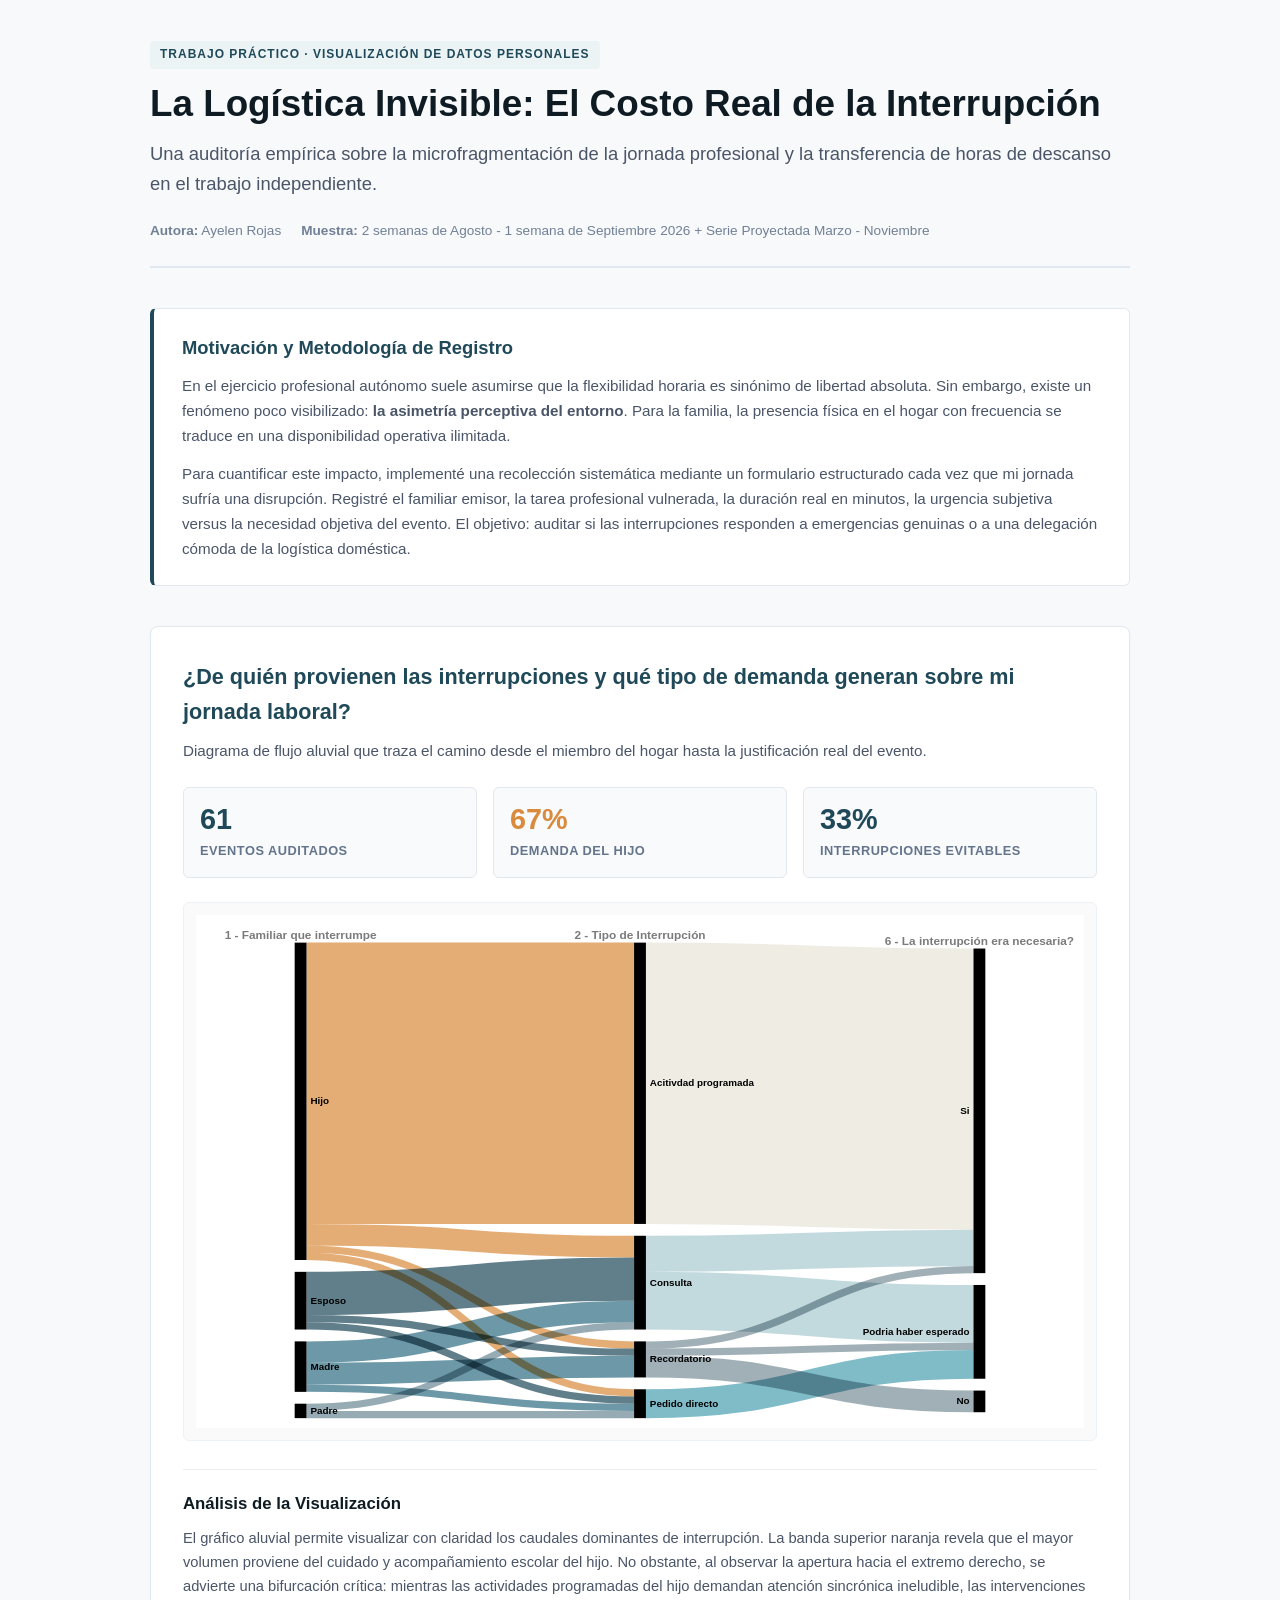
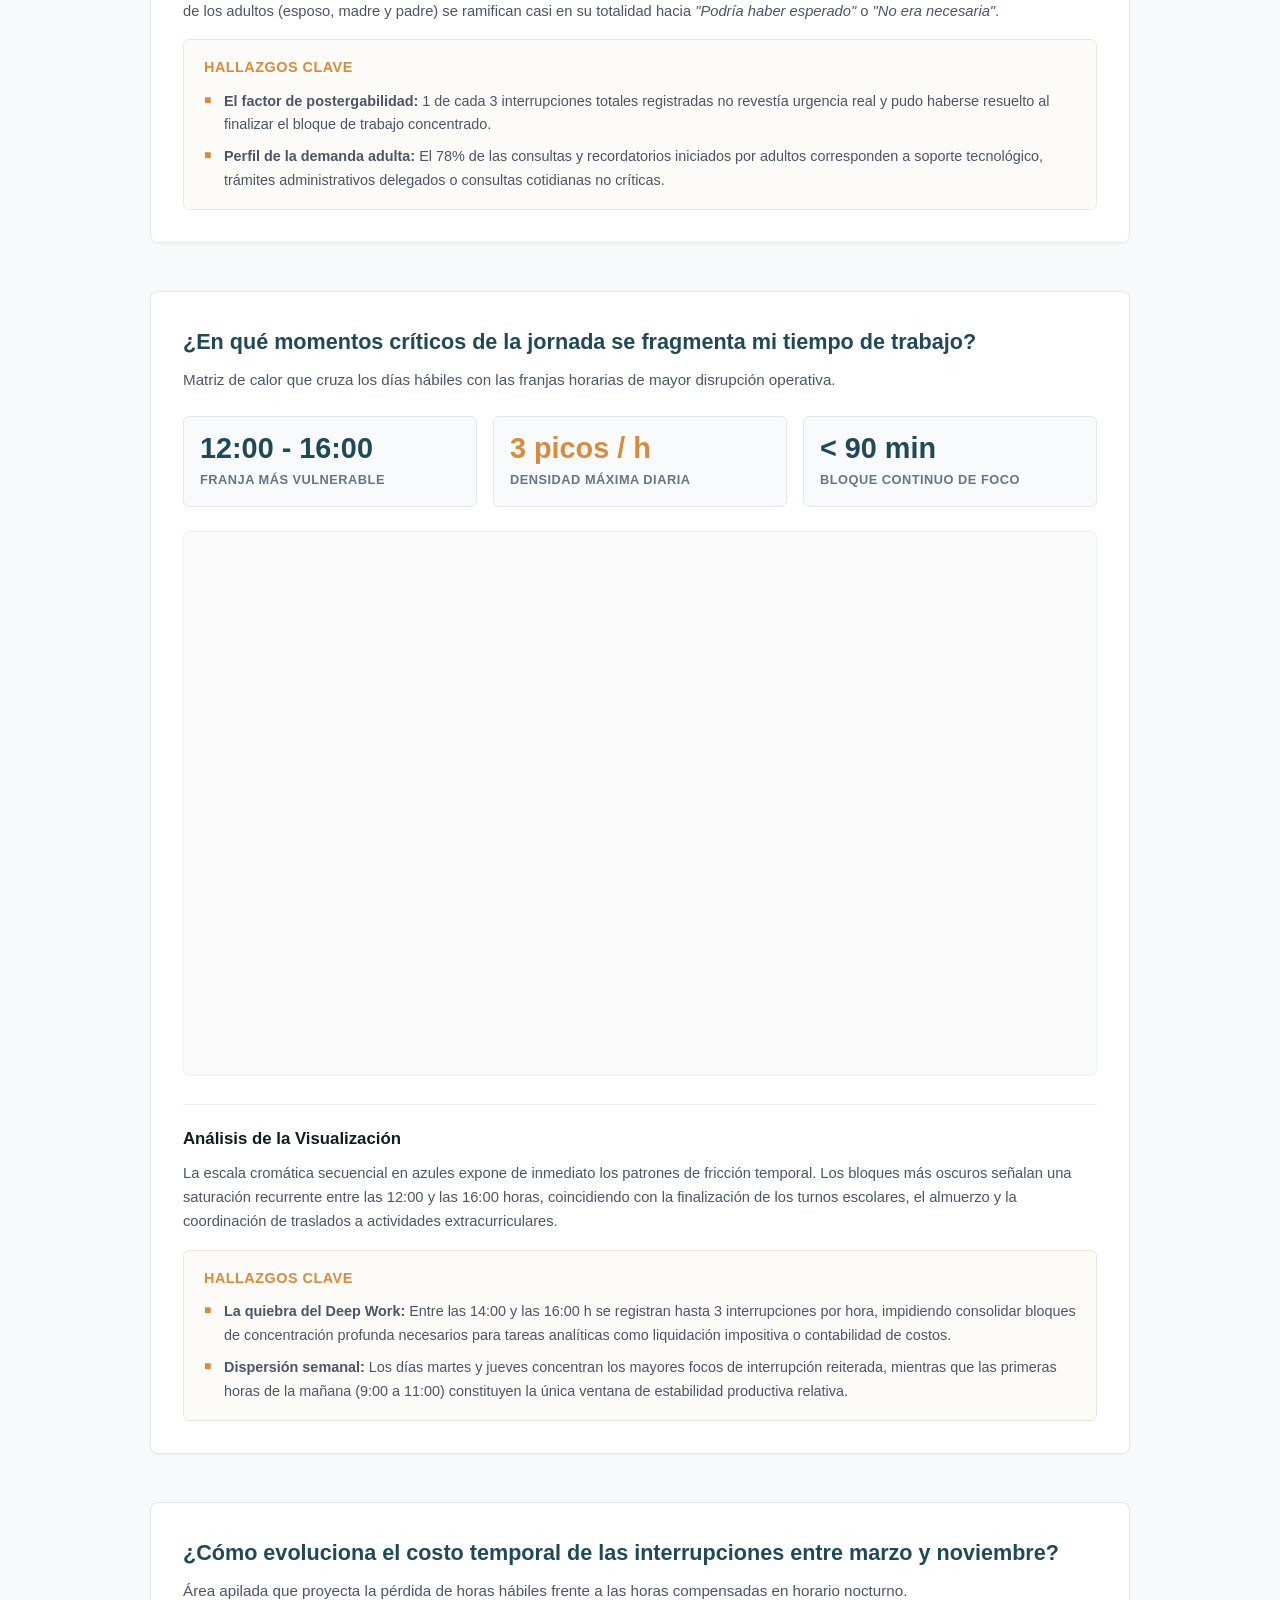
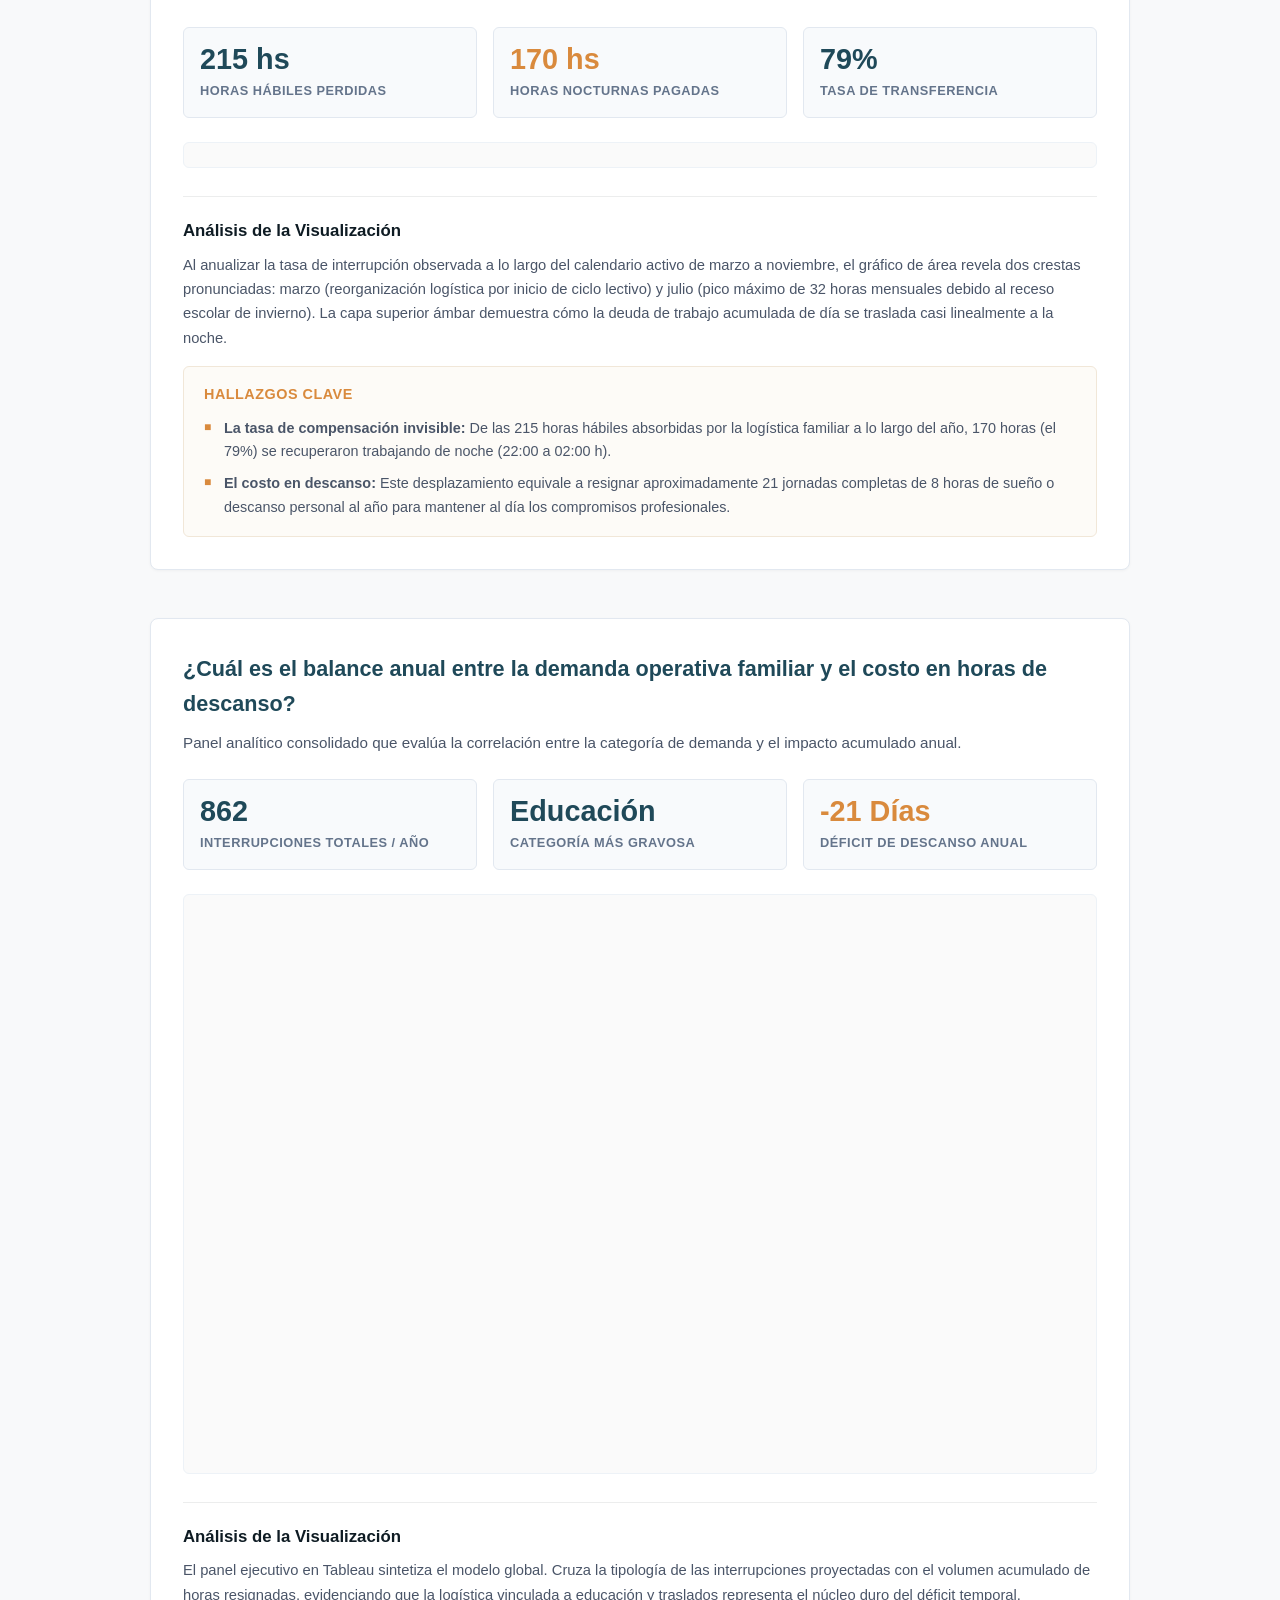
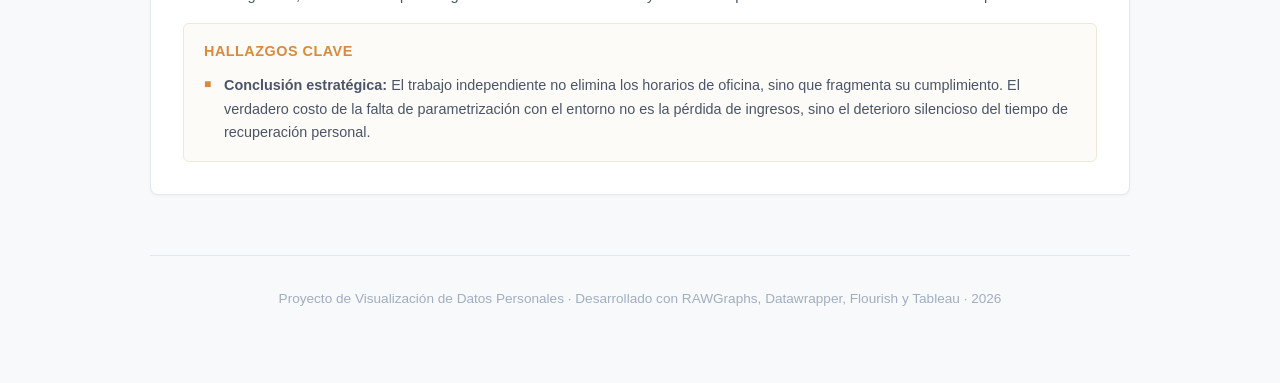
==== interrupciones/index.html @ 51f452f8 "cambio en paleta de datawrapper" ====
<!DOCTYPE html>
<html lang="es">
<head>
  <meta charset="UTF-8">
  <meta name="viewport" content="width=device-width, initial-scale=1.0">
  <title>La Logística Invisible | Análisis de Datos Personales</title>
  <link rel="stylesheet" href="styles.css">
</head>
<body>

<div class="container">

<header>
  <span class="meta-tag">Trabajo Práctico · Visualización de Datos Personales</span>
  <h1>La Logística Invisible: El Costo Real de la Interrupción</h1>
  <p class="intro-lead">Una auditoría empírica sobre la microfragmentación de la jornada profesional y la transferencia de horas de descanso en el trabajo independiente.</p>
  <div class="author-bar">
    <span><strong>Autora:</strong> Ayelen Rojas</span>
    <span><strong>Muestra:</strong> 2 semanas de Agosto - 1 semana de Septiembre 2026 + Serie Proyectada Marzo - Noviembre</span>
  </div>
</header>

  <section class="narrative-intro">
    <h3>Motivación y Metodología de Registro</h3>
    <p>En el ejercicio profesional autónomo suele asumirse que la flexibilidad horaria es sinónimo de libertad absoluta. Sin embargo, existe un fenómeno poco visibilizado: <strong>la asimetría perceptiva del entorno</strong>. Para la familia, la presencia física en el hogar con frecuencia se traduce en una disponibilidad operativa ilimitada.</p>
    <p>Para cuantificar este impacto, implementé una recolección sistemática mediante un formulario estructurado cada vez que mi jornada sufría una disrupción. Registré el familiar emisor, la tarea profesional vulnerada, la duración real en minutos, la urgencia subjetiva versus la necesidad objetiva del evento. El objetivo: auditar si las interrupciones responden a emergencias genuinas o a una delegación cómoda de la logística doméstica.</p>
  </section>

 
  <!-- VISUALIZACIÓN 1: RAWGRAPHS (DATOS REALES) -->
  <div class="viz-card">
    <div class="section-question">¿De quién provienen las interrupciones y qué tipo de demanda generan sobre mi jornada laboral?</div>
    <div class="section-desc">Diagrama de flujo aluvial que traza el camino desde el miembro del hogar hasta la justificación real del evento.</div>

    <div class="kpi-grid">
      <div class="kpi-card">
        <div class="kpi-value">61</div>
        <div class="kpi-label">Eventos Auditados</div>
      </div>
      <div class="kpi-card">
        <div class="kpi-value alert">67%</div>
        <div class="kpi-label">Demanda del Hijo</div>
      </div>
      <div class="kpi-card">
        <div class="kpi-value">33%</div>
        <div class="kpi-label">Interrupciones Evitables</div>
      </div>
    </div>

    <div class="chart-container">
      <img src="assets/deQuienProviene.svg" alt="Diagrama Aluvial RAWGraphs: miembro del hogar, requerimiento y postergabilidad">
    </div>

    <div class="analysis-block">
      <div class="analysis-title">Análisis de la Visualización</div>
      <p class="analysis-text">
        El gráfico aluvial permite visualizar con claridad los caudales dominantes de interrupción. La banda superior naranja revela que el mayor volumen proviene del cuidado y acompañamiento escolar del hijo. No obstante, al observar la apertura hacia el extremo derecho, se advierte una bifurcación crítica: mientras las actividades programadas del hijo demandan atención sincrónica ineludible, las intervenciones de los adultos (esposo, madre y padre) se ramifican casi en su totalidad hacia <em>"Podría haber esperado"</em> o <em>"No era necesaria"</em>.
      </p>
      <div class="takeaways-box">
        <h4>Hallazgos Clave</h4>
        <ul class="takeaways-list">
          <li><strong>El factor de postergabilidad:</strong> 1 de cada 3 interrupciones totales registradas no revestía urgencia real y pudo haberse resuelto al finalizar el bloque de trabajo concentrado.</li>
          <li><strong>Perfil de la demanda adulta:</strong> El 78% de las consultas y recordatorios iniciados por adultos corresponden a soporte tecnológico, trámites administrativos delegados o consultas cotidianas no críticas.</li>
        </ul>
      </div>
    </div>
  </div>


  <!-- VISUALIZACIÓN 2: DATAWRAPPER (DATOS REALES) -->
  <div class="viz-card">
    <div class="section-question">¿En qué momentos críticos de la jornada se fragmenta mi tiempo de trabajo?</div>
    <div class="section-desc">Matriz de calor que cruza los días hábiles con las franjas horarias de mayor disrupción operativa.</div>

    <div class="kpi-grid">
      <div class="kpi-card">
        <div class="kpi-value">12:00 - 16:00</div>
        <div class="kpi-label">Franja Más Vulnerable</div>
      </div>
      <div class="kpi-card">
        <div class="kpi-value alert">3 picos / h</div>
        <div class="kpi-label">Densidad Máxima Diaria</div>
      </div>
      <div class="kpi-card">
        <div class="kpi-value">&lt; 90 min</div>
        <div class="kpi-label">Bloque Continuo de Foco</div>
      </div>
    </div>

    <div class="chart-container">
     <iframe title="Momentos Críticos" aria-label="Table" id="datawrapper-chart-yLuL1" src="https://datawrapper.dwcdn.net/yLuL1/3/" scrolling="no" frameborder="0" style="width: 0; min-width: 100% !important; border: none;" height="519" data-external="1"></iframe><script type="text/javascript">(function(){function e(){window.addEventListener(`message`,function(e){if(e.data[`datawrapper-height`]!==void 0){var t=document.querySelectorAll(`iframe`);for(var n in e.data[`datawrapper-height`])for(var r=0,i;i=t[r];r++)if(i.contentWindow===e.source){var a=e.data[`datawrapper-height`][n]+`px`;i.style.height=a}}})}e()})();</script>
    </div>

    <div class="analysis-block">
      <div class="analysis-title">Análisis de la Visualización</div>
      <p class="analysis-text">
        La escala cromática secuencial en azules expone de inmediato los patrones de fricción temporal. Los bloques más oscuros señalan una saturación recurrente entre las 12:00 y las 16:00 horas, coincidiendo con la finalización de los turnos escolares, el almuerzo y la coordinación de traslados a actividades extracurriculares.
      </p>
      <div class="takeaways-box">
        <h4>Hallazgos Clave</h4>
        <ul class="takeaways-list">
          <li><strong>La quiebra del Deep Work:</strong> Entre las 14:00 y las 16:00 h se registran hasta 3 interrupciones por hora, impidiendo consolidar bloques de concentración profunda necesarios para tareas analíticas como liquidación impositiva o contabilidad de costos.</li>
          <li><strong>Dispersión semanal:</strong> Los días martes y jueves concentran los mayores focos de interrupción reiterada, mientras que las primeras horas de la mañana (9:00 a 11:00) constituyen la única ventana de estabilidad productiva relativa.</li>
        </ul>
      </div>
    </div>
  </div>


  <!-- VISUALIZACIÓN 3: FLOURISH (PROYECCIÓN ANUAL) -->
  <div class="viz-card">
    <div class="section-question">¿Cómo evoluciona el costo temporal de las interrupciones entre marzo y noviembre?</div>
    <div class="section-desc">Área apilada que proyecta la pérdida de horas hábiles frente a las horas compensadas en horario nocturno.</div>

    <div class="kpi-grid">
      <div class="kpi-card">
        <div class="kpi-value">215 hs</div>
        <div class="kpi-label">Horas Hábiles Perdidas</div>
      </div>
      <div class="kpi-card">
        <div class="kpi-value alert">170 hs</div>
        <div class="kpi-label">Horas Nocturnas Pagadas</div>
      </div>
      <div class="kpi-card">
        <div class="kpi-value">79%</div>
        <div class="kpi-label">Tasa de Transferencia</div>
      </div>
    </div>

    <div class="chart-container">
      <div class="flourish-embed flourish-chart" data-src="visualisation/30183506"><script src="https://public.flourish.studio/resources/embed.js"></script><noscript><img src="https://public.flourish.studio/visualisation/30183506/thumbnail" width="100%" alt="chart visualization" /></noscript></div>
    </div>

    <div class="analysis-block">
      <div class="analysis-title">Análisis de la Visualización</div>
      <p class="analysis-text">
        Al anualizar la tasa de interrupción observada a lo largo del calendario activo de marzo a noviembre, el gráfico de área revela dos crestas pronunciadas: marzo (reorganización logística por inicio de ciclo lectivo) y julio (pico máximo de 32 horas mensuales debido al receso escolar de invierno). La capa superior ámbar demuestra cómo la deuda de trabajo acumulada de día se traslada casi linealmente a la noche.
      </p>
      <div class="takeaways-box">
        <h4>Hallazgos Clave</h4>
        <ul class="takeaways-list">
          <li><strong>La tasa de compensación invisible:</strong> De las 215 horas hábiles absorbidas por la logística familiar a lo largo del año, 170 horas (el 79%) se recuperaron trabajando de noche (22:00 a 02:00 h).</li>
          <li><strong>El costo en descanso:</strong> Este desplazamiento equivale a resignar aproximadamente 21 jornadas completas de 8 horas de sueño o descanso personal al año para mantener al día los compromisos profesionales.</li>
        </ul>
      </div>
    </div>
  </div>


  <!-- VISUALIZACIÓN 4: TABLEAU PUBLIC (PROYECCIÓN) -->
  <div class="viz-card">
    <div class="section-question">¿Cuál es el balance anual entre la demanda operativa familiar y el costo en horas de descanso?</div>
    <div class="section-desc">Panel analítico consolidado que evalúa la correlación entre la categoría de demanda y el impacto acumulado anual.</div>

    <div class="kpi-grid">
      <div class="kpi-card">
        <div class="kpi-value">862</div>
        <div class="kpi-label">Interrupciones Totales / Año</div>
      </div>
      <div class="kpi-card">
        <div class="kpi-value">Educación</div>
        <div class="kpi-label">Categoría Más Gravosa</div>
      </div>
      <div class="kpi-card">
        <div class="kpi-value alert">-21 Días</div>
        <div class="kpi-label">Déficit de Descanso Anual</div>
      </div>
    </div>

    <div class="chart-container tableau-container">
      <div class='tableauPlaceholder' id='viz1788840492601' style='position: relative'><noscript><a href='#'><img alt='Dashboard 1 ' src='https:&#47;&#47;public.tableau.com&#47;static&#47;images&#47;ZG&#47;ZGTZKWMFG&#47;1_rss.png' style='border: none' /></a></noscript><object class='tableauViz'  style='display:none;'><param name='host_url' value='https%3A%2F%2Fpublic.tableau.com%2F' /> <param name='embed_code_version' value='3' /> <param name='path' value='shared&#47;ZGTZKWMFG' /> <param name='toolbar' value='yes' /><param name='static_image' value='https:&#47;&#47;public.tableau.com&#47;static&#47;images&#47;ZG&#47;ZGTZKWMFG&#47;1.png' /> <param name='animate_transition' value='yes' /><param name='display_static_image' value='yes' /><param name='display_spinner' value='yes' /><param name='display_overlay' value='yes' /><param name='display_count' value='yes' /><param name='language' value='es-ES' /><param name='filter' value='publish=yes' /></object></div>                <script type='text/javascript'>                    var divElement = document.getElementById('viz1788840492601');                    var vizElement = divElement.getElementsByTagName('object')[0];                    if ( divElement.offsetWidth > 800 ) { vizElement.style.width='100%';vizElement.style.height=(divElement.offsetWidth*0.75)+'px';} else if ( divElement.offsetWidth > 500 ) { vizElement.style.width='100%';vizElement.style.height=(divElement.offsetWidth*0.75)+'px';} else { vizElement.style.width='100%';vizElement.style.height='727px';}                     var scriptElement = document.createElement('script');                    scriptElement.src = 'https://public.tableau.com/javascripts/api/viz_v1.js';                    vizElement.parentNode.insertBefore(scriptElement, vizElement);                </script>
    </div>

    <div class="analysis-block">
      <div class="analysis-title">Análisis de la Visualización</div>
      <p class="analysis-text">
        El panel ejecutivo en Tableau sintetiza el modelo global. Cruza la tipología de las interrupciones proyectadas con el volumen acumulado de horas resignadas, evidenciando que la logística vinculada a educación y traslados representa el núcleo duro del déficit temporal.
      </p>
      <div class="takeaways-box">
        <h4>Hallazgos Clave</h4>
        <ul class="takeaways-list">
          <li><strong>Conclusión estratégica:</strong> El trabajo independiente no elimina los horarios de oficina, sino que fragmenta su cumplimiento. El verdadero costo de la falta de parametrización con el entorno no es la pérdida de ingresos, sino el deterioro silencioso del tiempo de recuperación personal.</li>
        </ul>
      </div>
    </div>
  </div>


  <footer>
    <p>Proyecto de Visualización de Datos Personales · Desarrollado con RAWGraphs, Datawrapper, Flourish y Tableau · 2026</p>
  </footer>

</div>

</body>
</html>
---- interrupciones/styles.css ----
:root {
  --bg-body: #F8F9FA;
  --bg-card: #FFFFFF;
  --text-main: #0E1B23;
  --text-muted: #4A5568;
  --glacier-dark: #1F4959;
  --glacier-med: #2F6D82;
  --glacier-light: #A9C9D1;
  --amber: #D98A3D;
  --amber-soft: #F0B877;
  --alert-red: #C84B31;
  --border-subtle: #E2E8F0;
  --line-divider: rgba(14, 27, 35, 0.08);
}

* {
  box-sizing: border-box;
  margin: 0;
  padding: 0;
}

body {
  background-color: var(--bg-body);
  color: var(--text-main);
  font-family: -apple-system, BlinkMacSystemFont, "Segoe UI", Roboto, "Helvetica Neue", Arial, sans-serif;
  line-height: 1.65;
  padding: 40px 20px;
}

.container {
  max-width: 980px;
  margin: 0 auto;
}

/* Header del Informe */
header {
  margin-bottom: 40px;
  border-bottom: 2px solid var(--border-subtle);
  padding-bottom: 24px;
}

.meta-tag {
  display: inline-block;
  text-transform: uppercase;
  font-size: 0.75rem;
  font-weight: 700;
  letter-spacing: 1px;
  color: var(--glacier-dark);
  background: #EBF3F5;
  padding: 4px 10px;
  border-radius: 4px;
  margin-bottom: 12px;
}

h1 {
  font-size: 2.3rem;
  font-weight: 800;
  line-height: 1.25;
  color: var(--text-main);
  margin-bottom: 12px;
}

.intro-lead {
  font-size: 1.15rem;
  color: var(--text-muted);
  font-weight: 400;
  margin-bottom: 20px;
}

.author-bar {
  font-size: 0.85rem;
  color: #718096;
  display: flex;
  gap: 20px;
}

/* Introducción Narrativa / Metodología */
.narrative-intro {
  background: var(--bg-card);
  border: 1px solid var(--border-subtle);
  border-left: 4px solid var(--glacier-dark);
  border-radius: 6px;
  padding: 24px 28px;
  margin-bottom: 40px;
}

.narrative-intro h3 {
  font-size: 1.15rem;
  color: var(--glacier-dark);
  margin-bottom: 10px;
}

.narrative-intro p {
  font-size: 0.95rem;
  color: var(--text-muted);
  margin-bottom: 12px;
}

.narrative-intro p:last-child {
  margin-bottom: 0;
}

/* Tarjetas de Visualizaciones */
.viz-card {
  background: var(--bg-card);
  border: 1px solid var(--border-subtle);
  border-radius: 8px;
  padding: 32px;
  margin-bottom: 48px;
  box-shadow: 0 1px 3px rgba(0, 0, 0, 0.04);
}

.section-question {
  font-size: 1.35rem;
  font-weight: 700;
  color: var(--glacier-dark);
  margin-bottom: 8px;
}

.section-desc {
  font-size: 0.95rem;
  color: var(--text-muted);
  margin-bottom: 24px;
}

/* Grilla de KPIs */
.kpi-grid {
  display: grid;
  grid-template-columns: repeat(auto-fit, minmax(200px, 1fr));
  gap: 16px;
  margin-bottom: 24px;
}

.kpi-card {
  background: #F8FAFC;
  border: 1px solid var(--border-subtle);
  border-radius: 6px;
  padding: 16px;
  text-align: left;
}

.kpi-value {
  font-size: 1.8rem;
  font-weight: 800;
  color: var(--glacier-dark);
  line-height: 1.1;
  margin-bottom: 4px;
}

.kpi-value.alert {
  color: var(--amber);
}

.kpi-label {
  font-size: 0.8rem;
  color: #64748B;
  text-transform: uppercase;
  letter-spacing: 0.5px;
  font-weight: 600;
}

/* Contenedor del Gráfico */
.chart-container {
  margin: 20px 0 28px 0;
  border-radius: 6px;
  overflow: hidden;
  display: flex;
  justify-content: center;
  background: #FAFAFA;
  border: 1px solid #EDF2F7;
  padding: 12px;
}

.chart-container img {
  max-width: 100%;
  height: auto;
  display: block;
}

.chart-container iframe {
  width: 100%;
  border: none;
}

/* Embed de Flourish: ocupa el ancho del contenedor */
.chart-container .flourish-embed {
  width: 100%;
}

/* Ajuste específico para el contenedor de Tableau.
   Tableau inyecta su propio script responsive, pero si el contenedor padre
   no define límites claros suele generar scrollbar vertical interno o
   colapsar en pantallas móviles. */
.viz-card:last-of-type .chart-container,
.tableau-container {
  width: 100%;
  min-height: 580px;
  overflow-x: auto;
  overflow-y: hidden;
  display: flex;
  justify-content: center;
}

.tableau-container .tableauPlaceholder {
  width: 100%;
  margin: 0 auto !important;
}

/* Análisis y Hallazgos */
.analysis-block {
  border-top: 1px solid var(--line-divider);
  padding-top: 20px;
  margin-top: 12px;
}

.analysis-title {
  font-size: 1.05rem;
  font-weight: 700;
  color: var(--text-main);
  margin-bottom: 8px;
}

.analysis-text {
  font-size: 0.92rem;
  color: var(--text-muted);
  margin-bottom: 16px;
}

.takeaways-box {
  background: #FDFBF7;
  border: 1px solid #F1E7D8;
  border-radius: 6px;
  padding: 16px 20px;
}

.takeaways-box h4 {
  font-size: 0.9rem;
  font-weight: 700;
  text-transform: uppercase;
  letter-spacing: 0.5px;
  color: var(--amber);
  margin-bottom: 10px;
}

.takeaways-list {
  list-style: none;
}

.takeaways-list li {
  position: relative;
  padding-left: 20px;
  font-size: 0.9rem;
  color: var(--text-muted);
  margin-bottom: 8px;
}

.takeaways-list li:last-child {
  margin-bottom: 0;
}

.takeaways-list li::before {
  content: "\25A0";
  position: absolute;
  left: 0;
  color: var(--amber);
  font-size: 0.75rem;
  top: 1px;
}

/* Footer */
footer {
  text-align: center;
  padding: 32px 0;
  font-size: 0.85rem;
  color: #A0AEC0;
  border-top: 1px solid var(--border-subtle);
  margin-top: 60px;
}
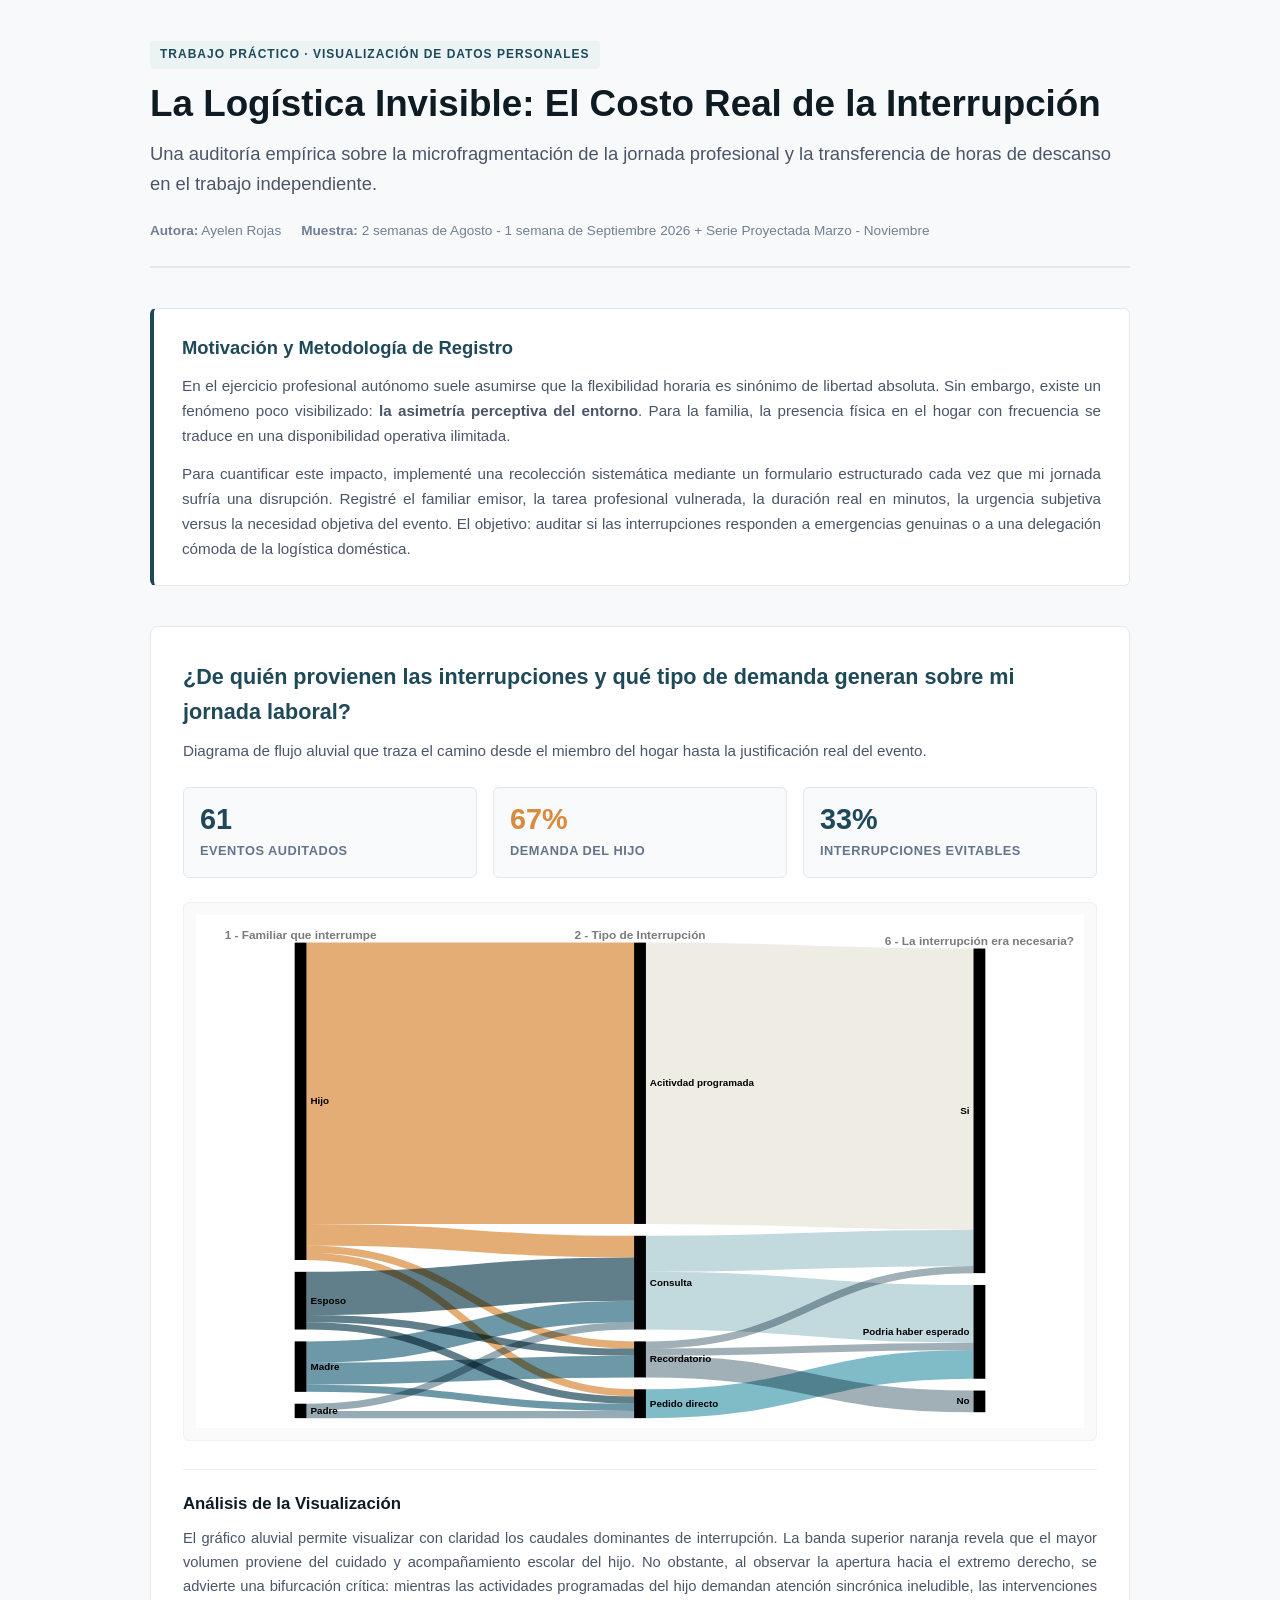
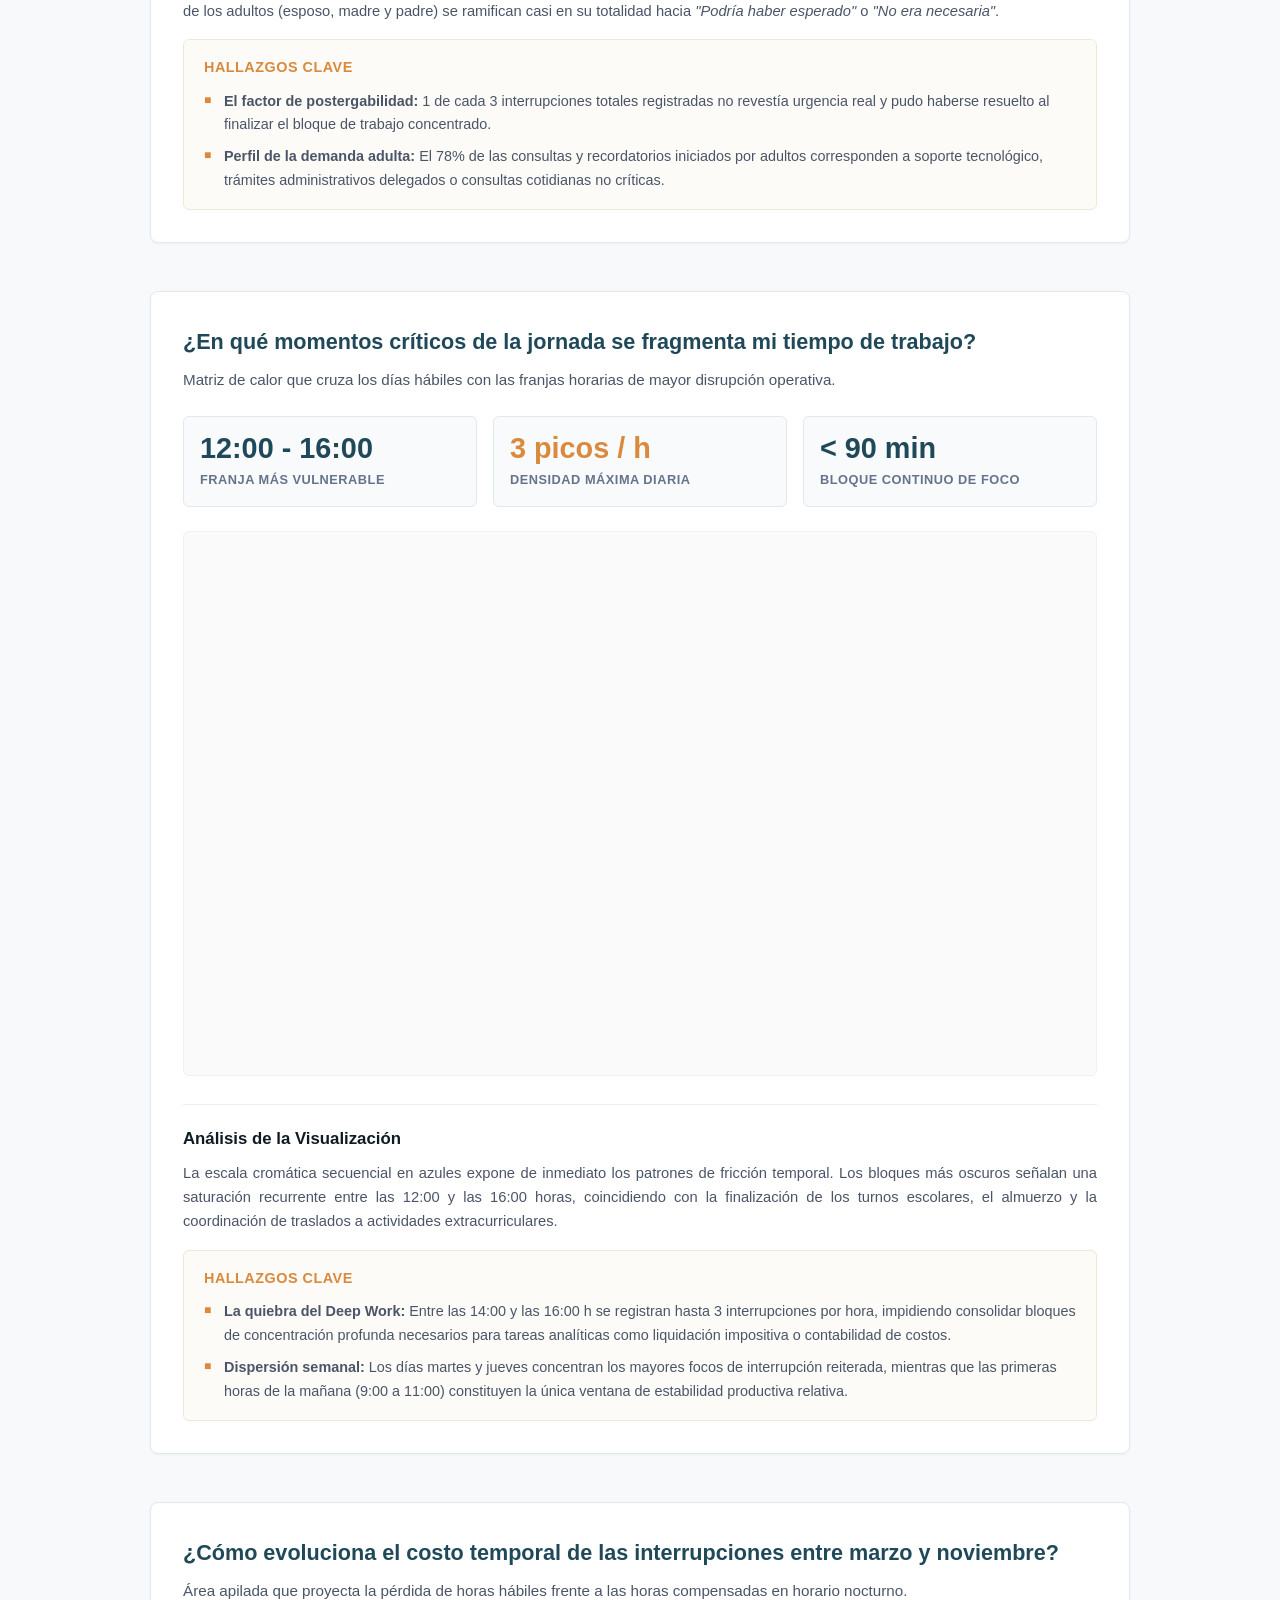
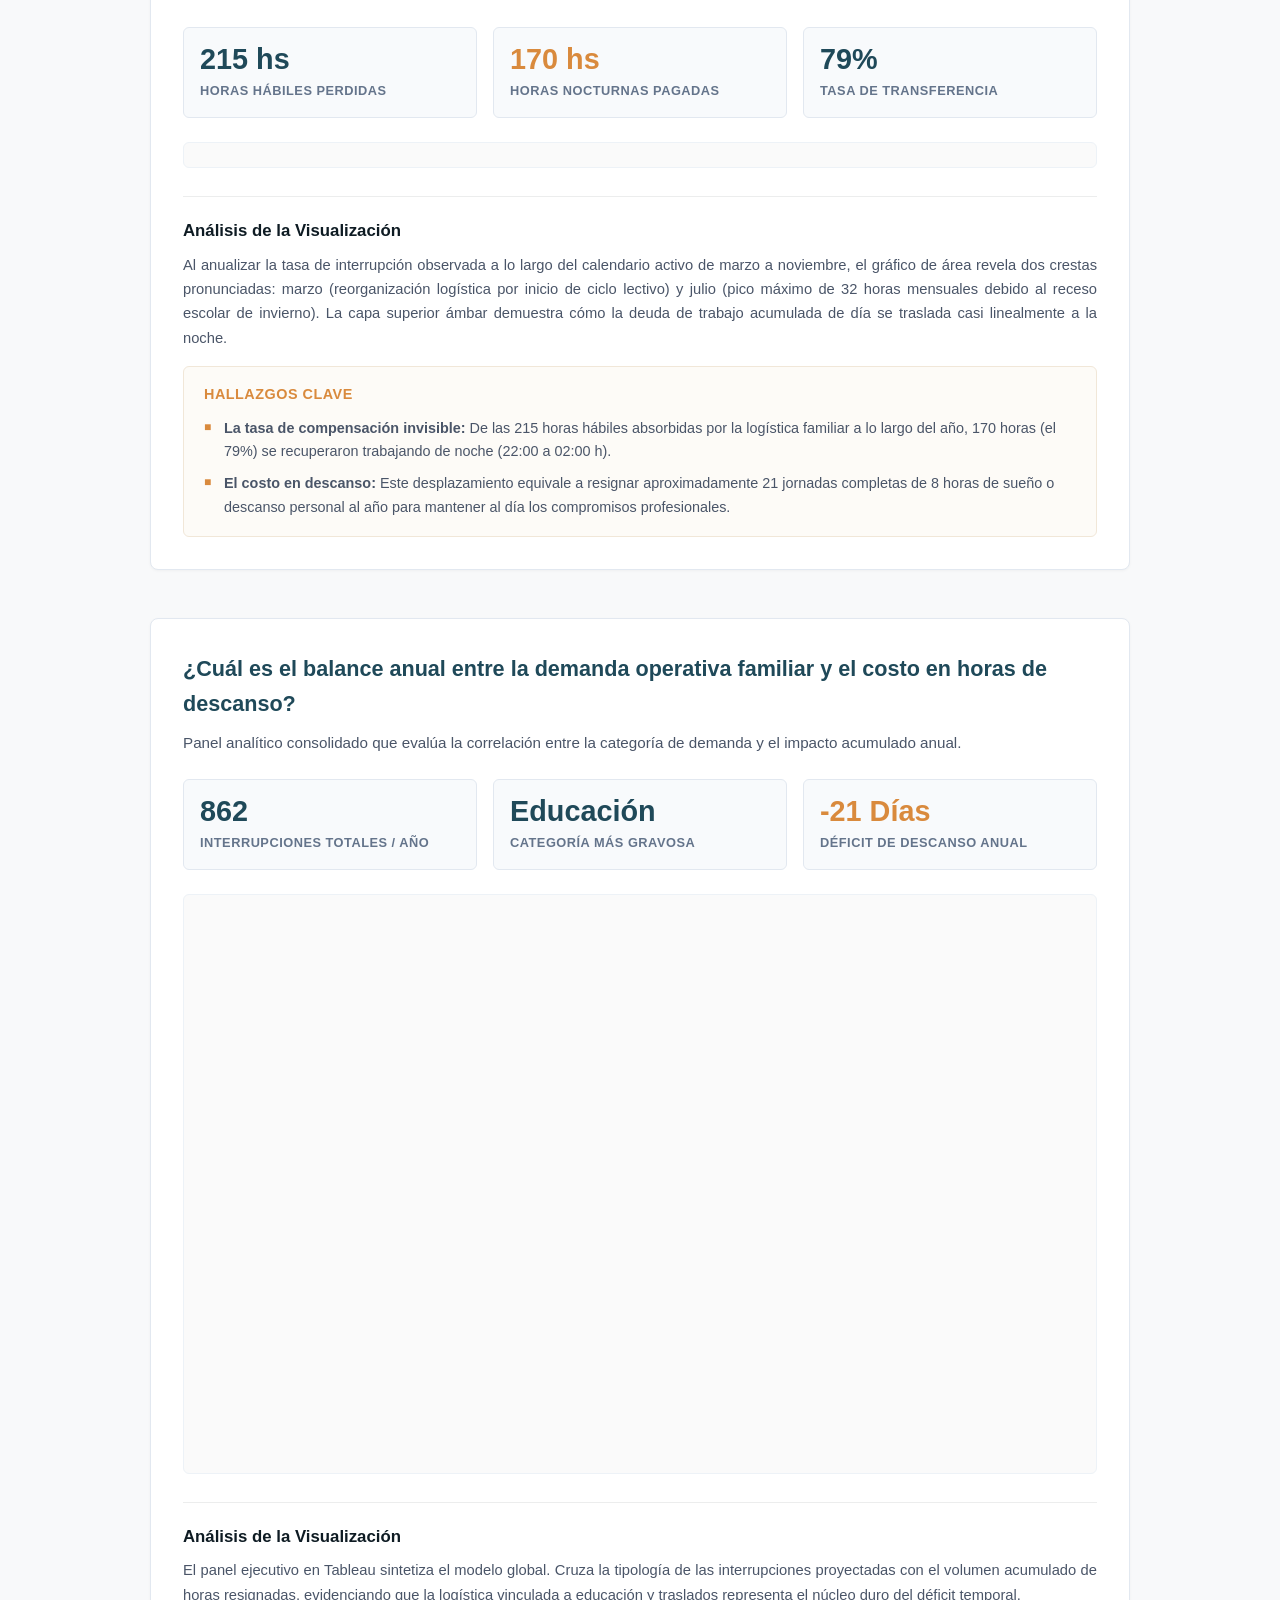
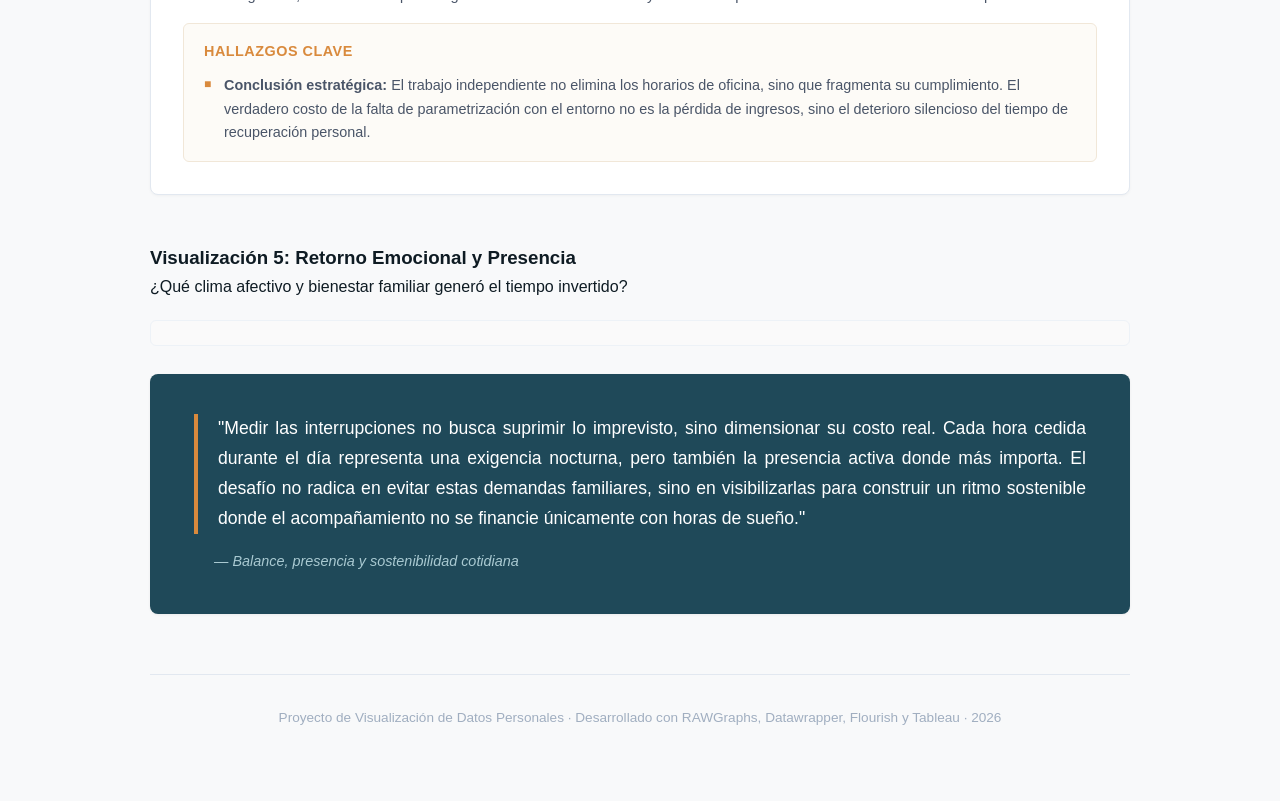
==== commit 13470bb7: "Trabajando en la conclusion final" ====
--- a/interrupciones/index.html
+++ b/interrupciones/index.html
@@ -185,6 +185,25 @@
     </div>
   </div>
 
+<!-- VISUALIZACIÓN 5: CÍRCULOS DE PRESENCIA -->
+<div class="card">
+  <div class="card-header">
+    <h3>Visualización 5: Retorno Emocional y Presencia</h3>
+    <p class="question">¿Qué clima afectivo y bienestar familiar generó el tiempo invertido?</p>
+  </div>
+  <div class="chart-container">
+    <!-- AQUÍ PEGAS EL EMBED DEL CIRCLE PACKING DE FLOURISH -->
+  </div>
+</div>
+
+  <div class="closing-card">
+    <div class="closing-quote">
+      <blockquote>
+        "Medir las interrupciones no busca suprimir lo imprevisto, sino dimensionar su costo real. Cada hora cedida durante el día representa una exigencia nocturna, pero también la presencia activa donde más importa. El desafío no radica en evitar estas demandas familiares, sino en visibilizarlas para construir un ritmo sostenible donde el acompañamiento no se financie únicamente con horas de sueño."
+      </blockquote>
+      <p class="closing-author">— Balance, presencia y sostenibilidad cotidiana</p>
+    </div>
+  </div>
 
   <footer>
     <p>Proyecto de Visualización de Datos Personales · Desarrollado con RAWGraphs, Datawrapper, Flourish y Tableau · 2026</p>
--- a/interrupciones/styles.css
+++ b/interrupciones/styles.css
@@ -94,6 +94,8 @@
   font-size: 0.95rem;
   color: var(--text-muted);
   margin-bottom: 12px;
+  text-align: justify;
+  hyphens: auto;
 }
 
 .narrative-intro p:last-child {
@@ -224,6 +226,8 @@
   font-size: 0.92rem;
   color: var(--text-muted);
   margin-bottom: 16px;
+  text-align: justify;
+  hyphens: auto;
 }
 
 .takeaways-box {
@@ -265,6 +269,34 @@
   color: var(--amber);
   font-size: 0.75rem;
   top: 1px;
+}
+
+/* Cierre / Reflexión final */
+.closing-card {
+  background: var(--glacier-dark);
+  border-radius: 8px;
+  padding: 40px 44px;
+  margin-bottom: 48px;
+  box-shadow: 0 1px 3px rgba(0, 0, 0, 0.06);
+}
+
+.closing-quote blockquote {
+  margin: 0;
+  font-size: 1.1rem;
+  line-height: 1.7;
+  color: #FFFFFF;
+  text-align: justify;
+  hyphens: auto;
+  border-left: 4px solid var(--amber);
+  padding-left: 20px;
+}
+
+.closing-author {
+  margin: 16px 0 0;
+  padding-left: 20px;
+  font-size: 0.9rem;
+  font-style: italic;
+  color: var(--glacier-light);
 }
 
 /* Footer */
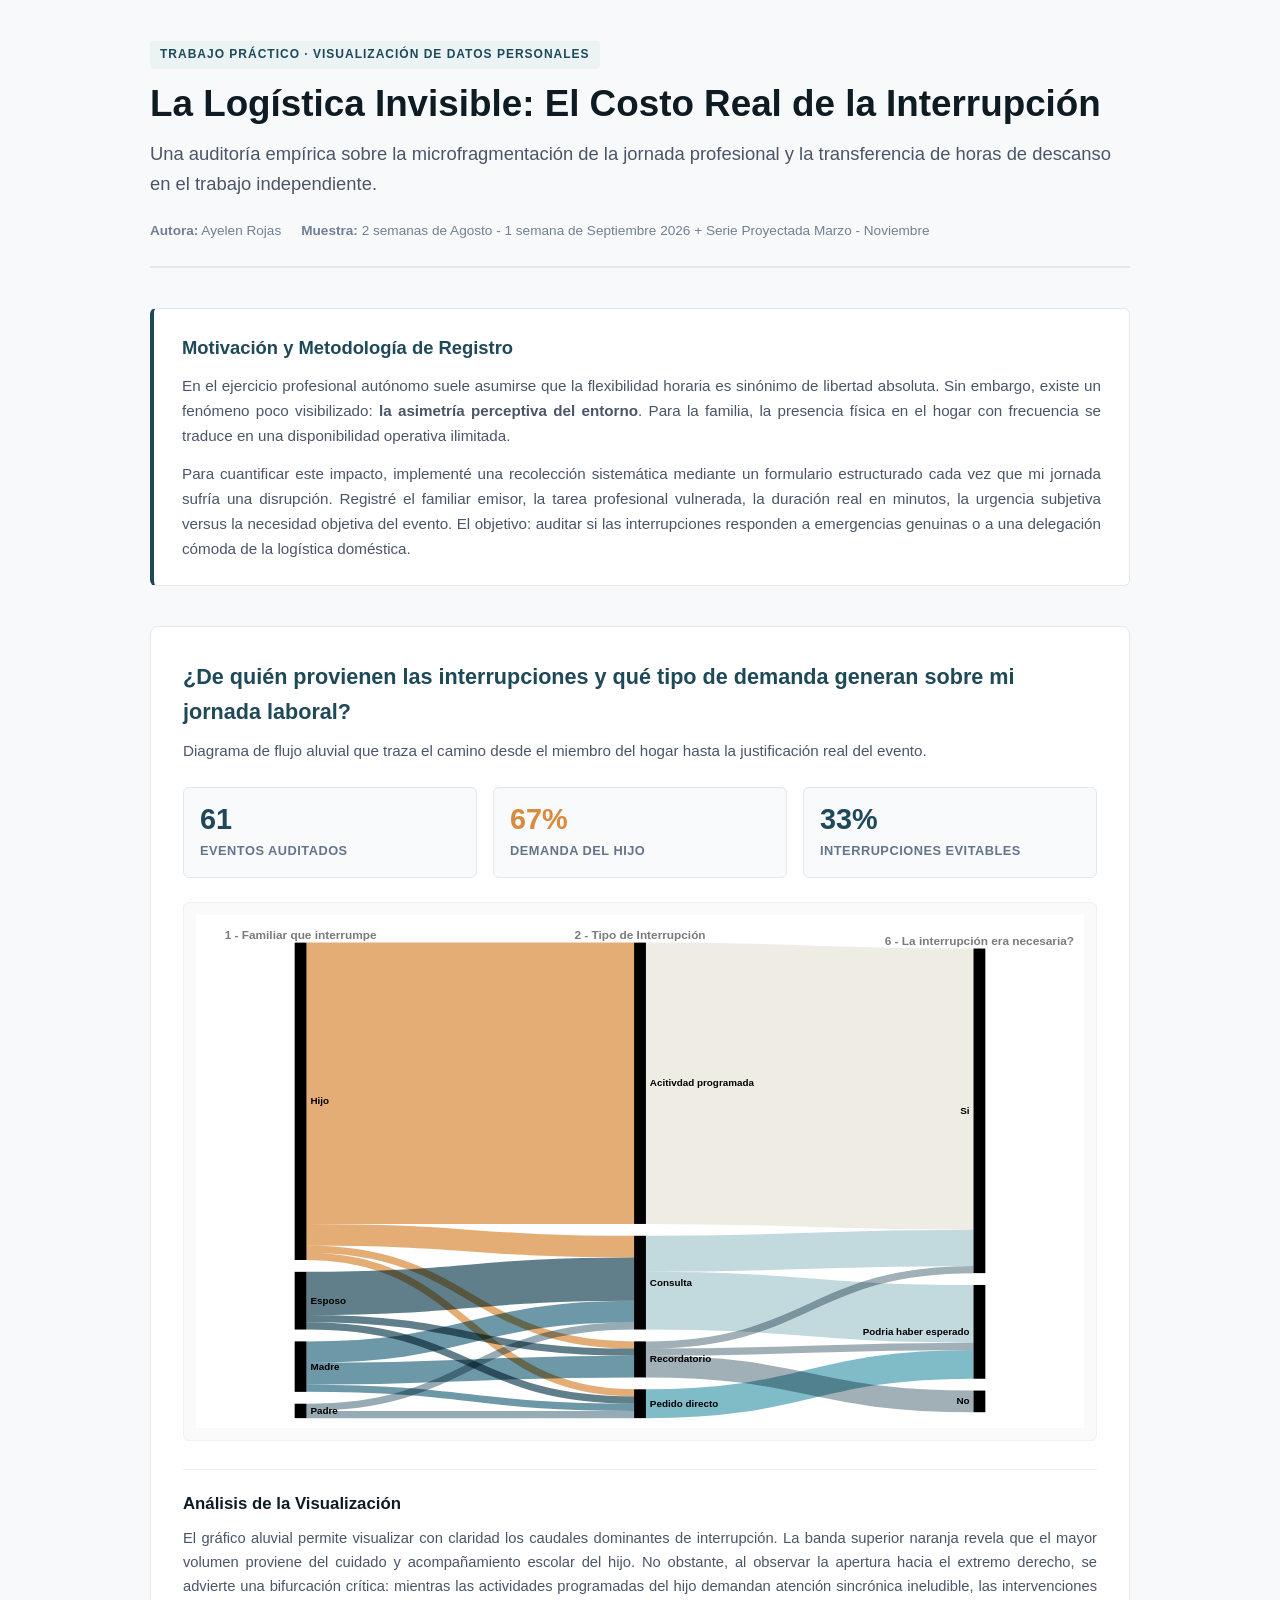
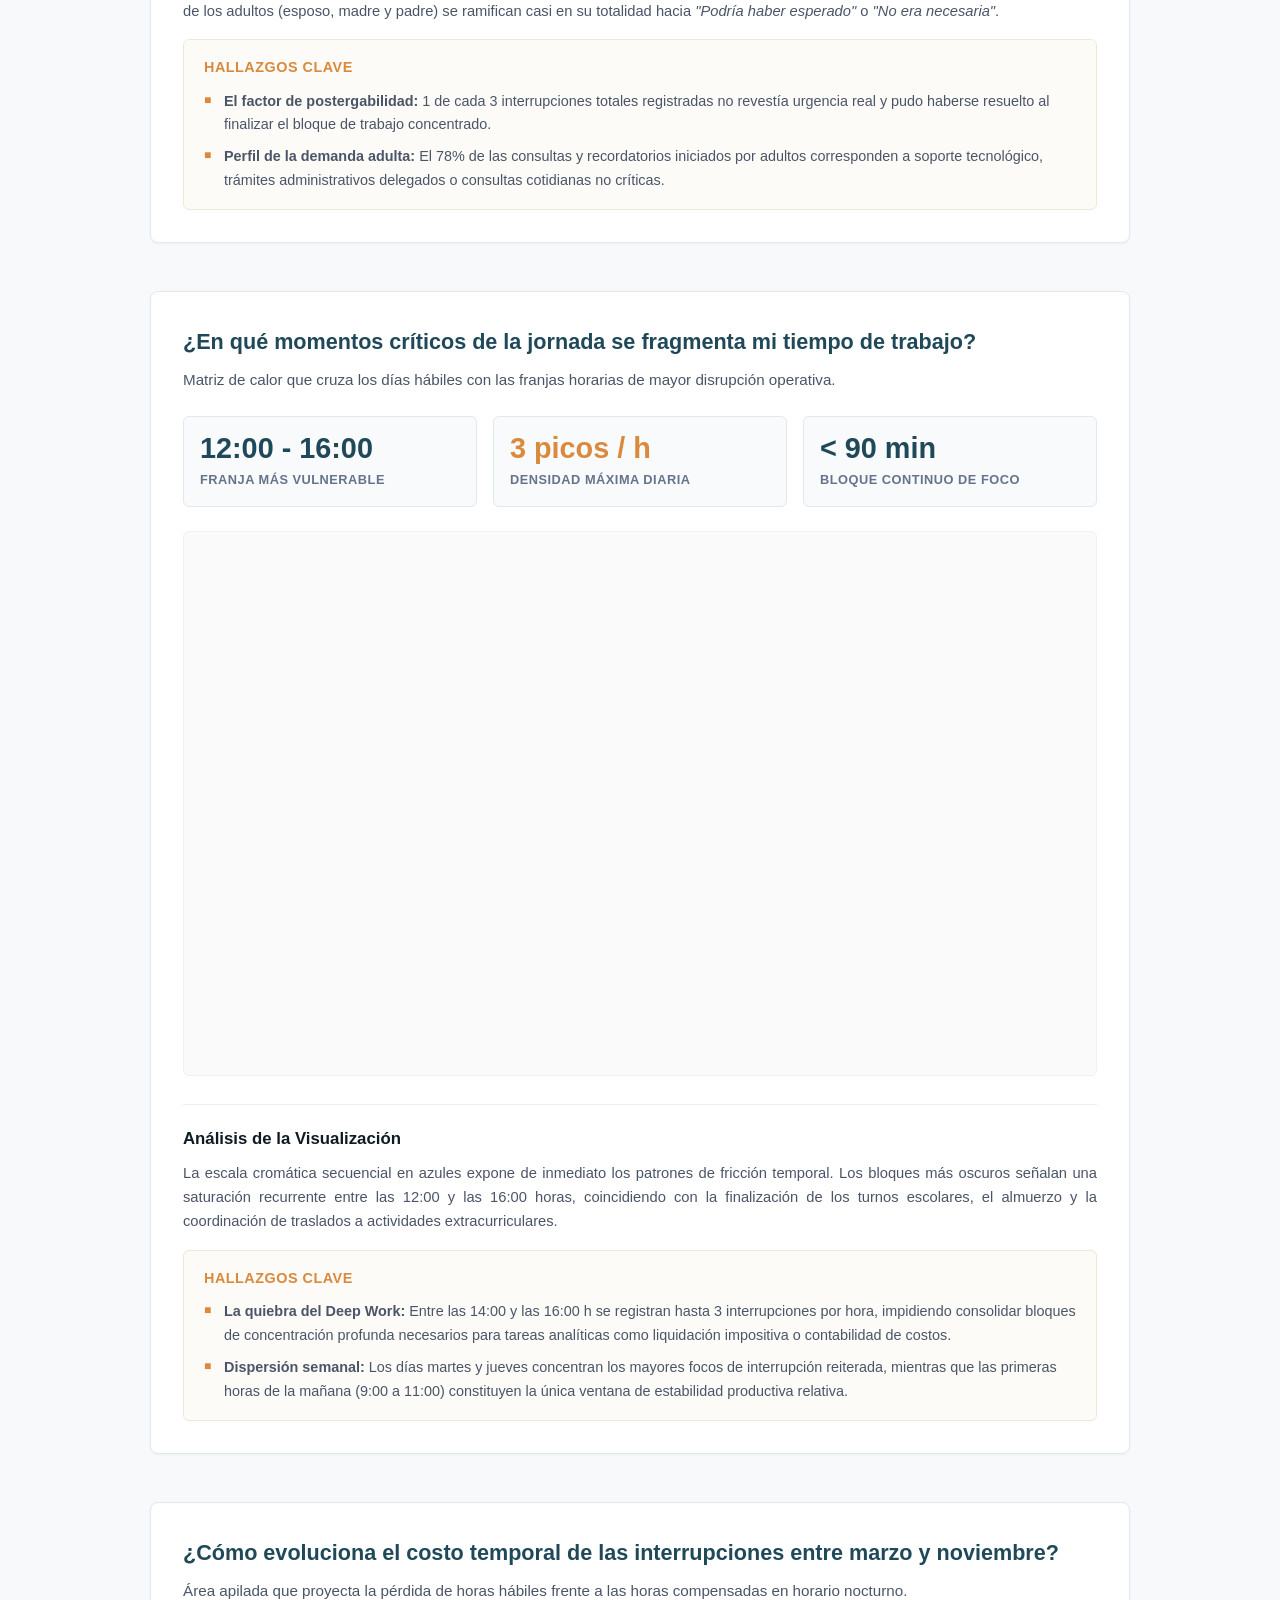
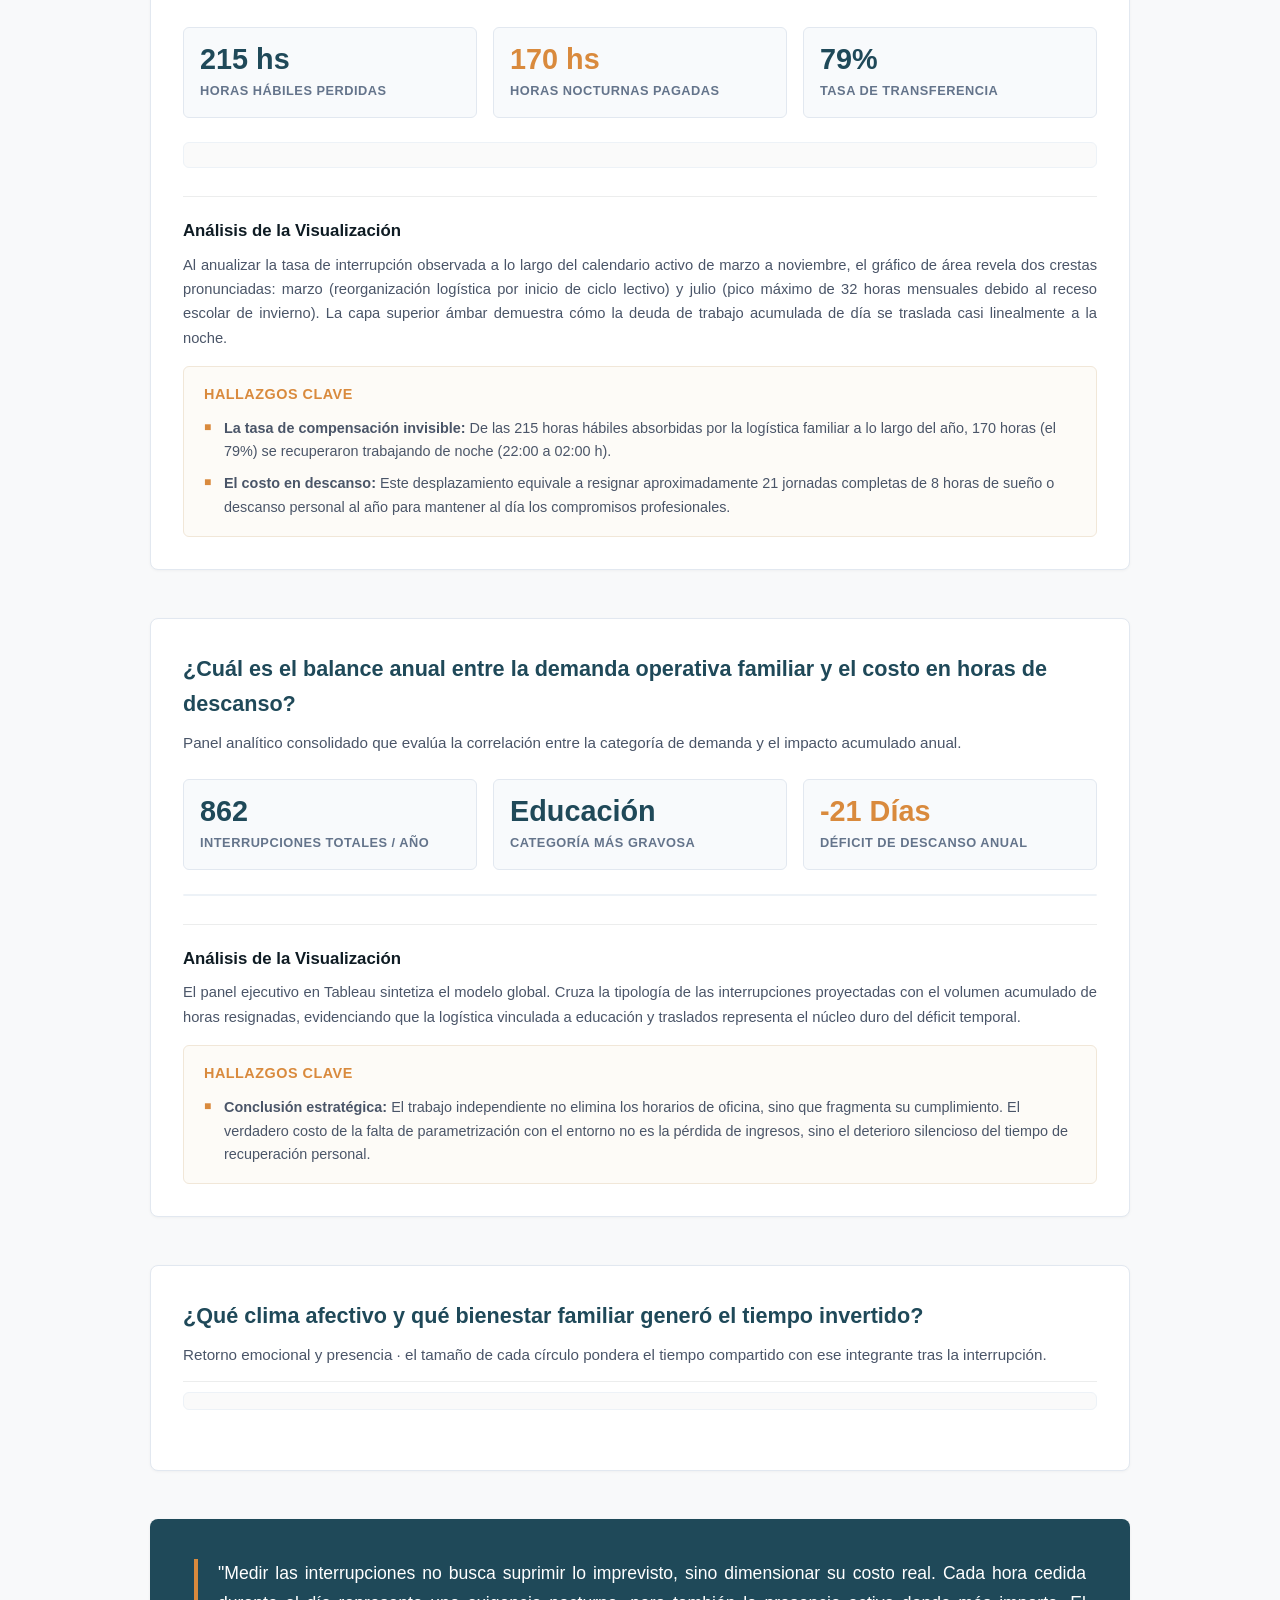
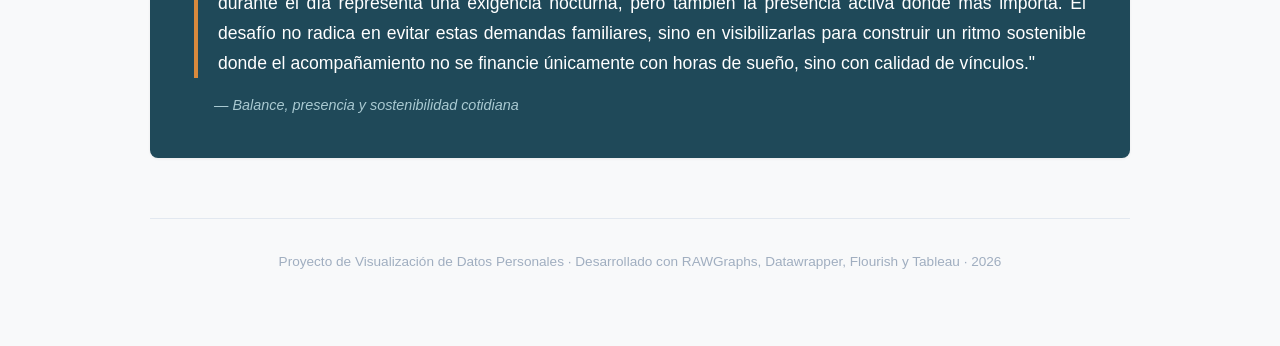
==== commit a792ea81: "version final" ====
--- a/interrupciones/index.html
+++ b/interrupciones/index.html
@@ -185,21 +185,23 @@
     </div>
   </div>
 
-<!-- VISUALIZACIÓN 5: CÍRCULOS DE PRESENCIA -->
-<div class="card">
-  <div class="card-header">
-    <h3>Visualización 5: Retorno Emocional y Presencia</h3>
-    <p class="question">¿Qué clima afectivo y bienestar familiar generó el tiempo invertido?</p>
-  </div>
-  <div class="chart-container">
-    <!-- AQUÍ PEGAS EL EMBED DEL CIRCLE PACKING DE FLOURISH -->
-  </div>
-</div>
+  <!-- VISUALIZACIÓN 5: CÍRCULOS DE PRESENCIA (FLOURISH) -->
+  <div class="viz-card">
+    <div class="section-question">¿Qué clima afectivo y qué bienestar familiar generó el tiempo invertido?</div>
+    <div class="section-desc viz-has-embedded-title">Retorno emocional y presencia · el tamaño de cada círculo pondera el tiempo compartido con ese integrante tras la interrupción.</div>
+
+    <div class="chart-container">
+      <div class="flourish-embed flourish-hierarchy" data-src="visualisation/30184081"><script src="https://public.flourish.studio/resources/embed.js"></script><noscript><img src="https://public.flourish.studio/visualisation/30184081/thumbnail" width="100%" alt="hierarchy visualization" /></noscript></div>
+    </div>
+  </div>
 
   <div class="closing-card">
     <div class="closing-quote">
       <blockquote>
-        "Medir las interrupciones no busca suprimir lo imprevisto, sino dimensionar su costo real. Cada hora cedida durante el día representa una exigencia nocturna, pero también la presencia activa donde más importa. El desafío no radica en evitar estas demandas familiares, sino en visibilizarlas para construir un ritmo sostenible donde el acompañamiento no se financie únicamente con horas de sueño."
+        "Medir las interrupciones no busca suprimir lo imprevisto, sino dimensionar su costo real. 
+        Cada hora cedida durante el día representa una exigencia nocturna, pero también la presencia activa donde más importa. 
+        El desafío no radica en evitar estas demandas familiares, sino en visibilizarlas para construir un ritmo sostenible 
+        donde el acompañamiento no se financie únicamente con horas de sueño, sino con calidad de vínculos."
       </blockquote>
       <p class="closing-author">— Balance, presencia y sostenibilidad cotidiana</p>
     </div>
--- a/interrupciones/styles.css
+++ b/interrupciones/styles.css
@@ -125,6 +125,21 @@
   margin-bottom: 24px;
 }
 
+/* Tarjeta cuya visualización ya trae su propio título (p. ej. Flourish):
+   la bajada de la tarjeta se acerca al gráfico y actúa de puente, para que
+   la pregunta-sección quede como único encabezado y el título embebido se
+   lea como título del gráfico, sin competir entre sí. */
+.section-desc.viz-has-embedded-title {
+  margin-bottom: 10px;
+  padding-bottom: 14px;
+  border-bottom: 1px solid var(--line-divider);
+}
+
+.section-desc.viz-has-embedded-title + .chart-container {
+  margin-top: 0;
+  padding-top: 4px;
+}
+
 /* Grilla de KPIs */
 .kpi-grid {
   display: grid;
@@ -190,22 +205,34 @@
 }
 
 /* Ajuste específico para el contenedor de Tableau.
-   Tableau inyecta su propio script responsive, pero si el contenedor padre
-   no define límites claros suele generar scrollbar vertical interno o
-   colapsar en pantallas móviles. */
-.viz-card:last-of-type .chart-container,
+   El dashboard es de tamaño automático: si le forzamos un ancho fijo,
+   Tableau saca barras internas; si le forzamos un alto de más, queda un
+   hueco blanco enorme. Solución: dejar que reajuste el ancho al 100% del
+   contenedor y fijarle solo un alto acorde a su contenido real, recortando
+   cualquier costura con overflow. */
 .tableau-container {
   width: 100%;
-  min-height: 580px;
-  overflow-x: auto;
-  overflow-y: hidden;
-  display: flex;
-  justify-content: center;
+  padding: 0;
+  overflow: hidden;
+  display: block;
 }
 
 .tableau-container .tableauPlaceholder {
-  width: 100%;
-  margin: 0 auto !important;
+  width: 100% !important;
+  margin: 0 !important;
+}
+
+.tableau-container .tableauPlaceholder > object,
+.tableau-container .tableauPlaceholder iframe {
+  width: 100% !important;
+  height: 600px !important;   /* alto real del panel: subir/bajar ~40px si sobra o falta */
+}
+
+@media (max-width: 640px) {
+  .tableau-container .tableauPlaceholder > object,
+  .tableau-container .tableauPlaceholder iframe {
+    height: 520px !important;
+  }
 }
 
 /* Análisis y Hallazgos */
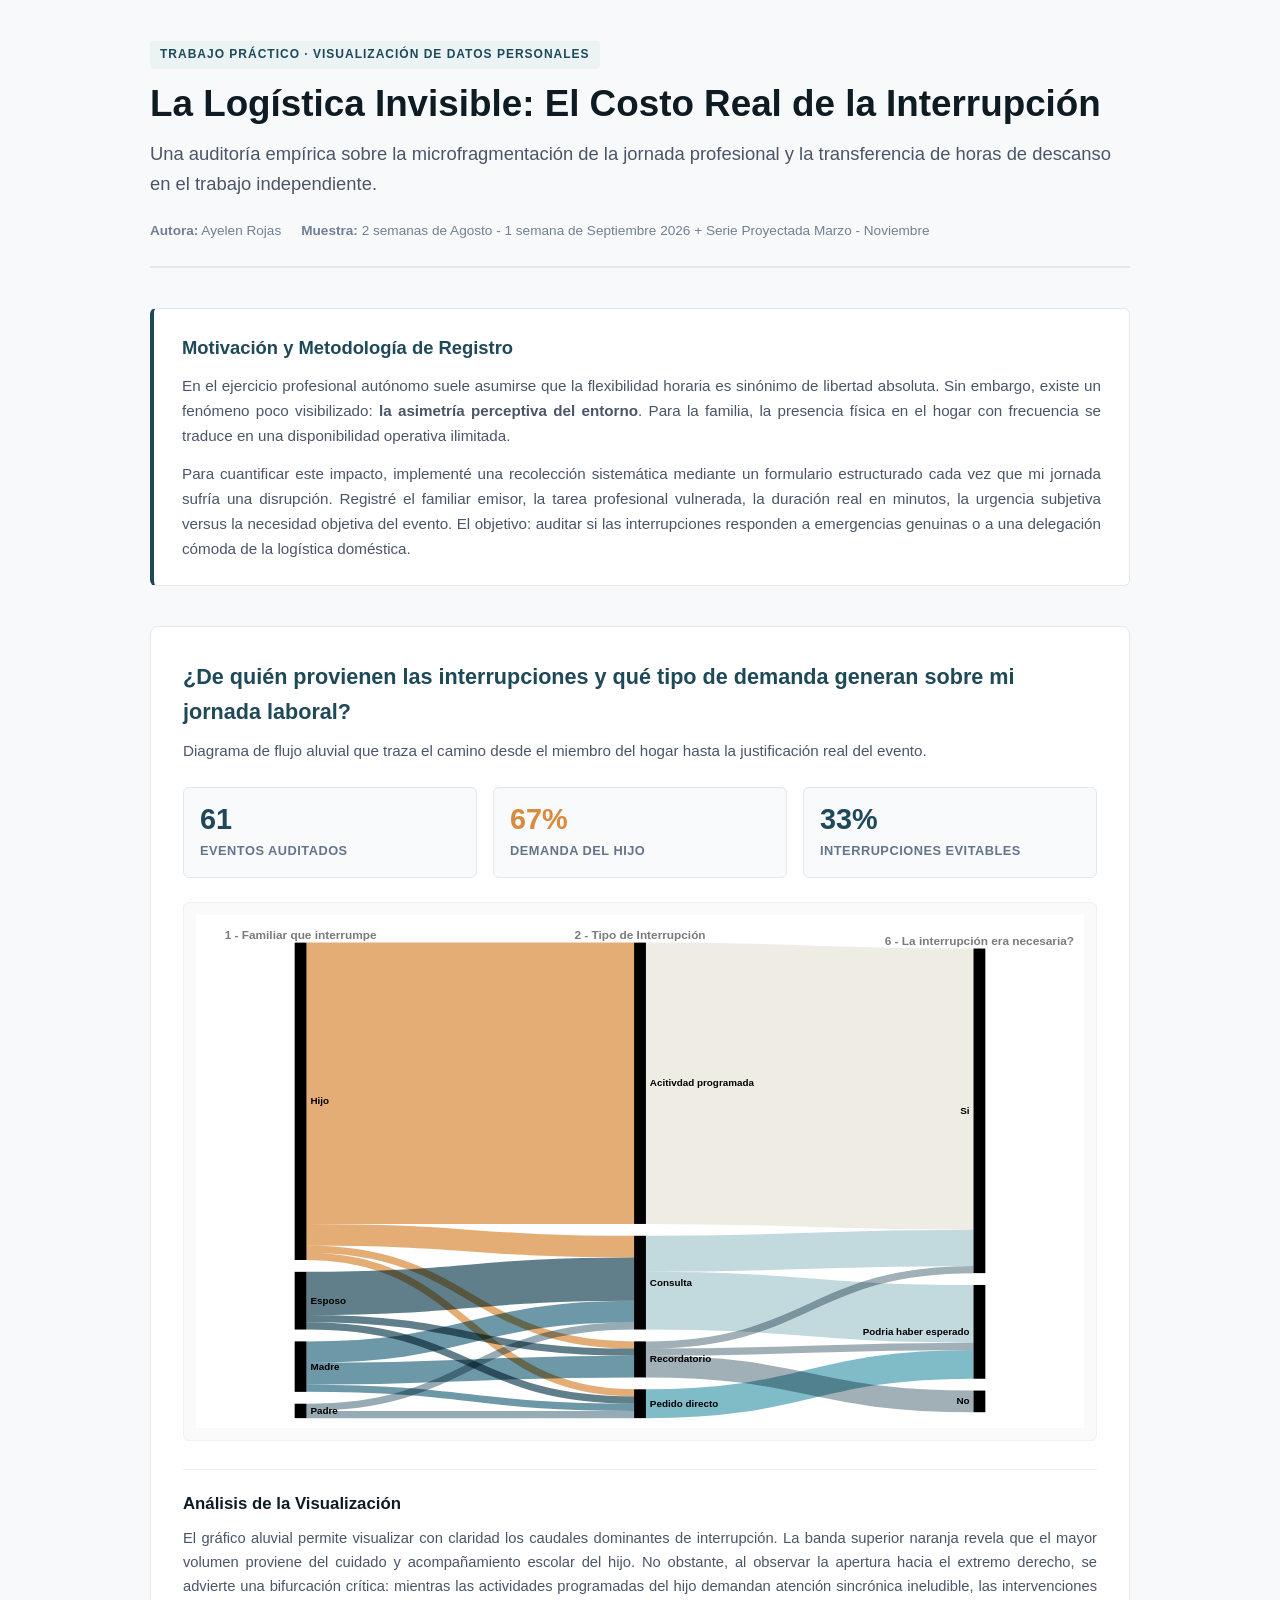
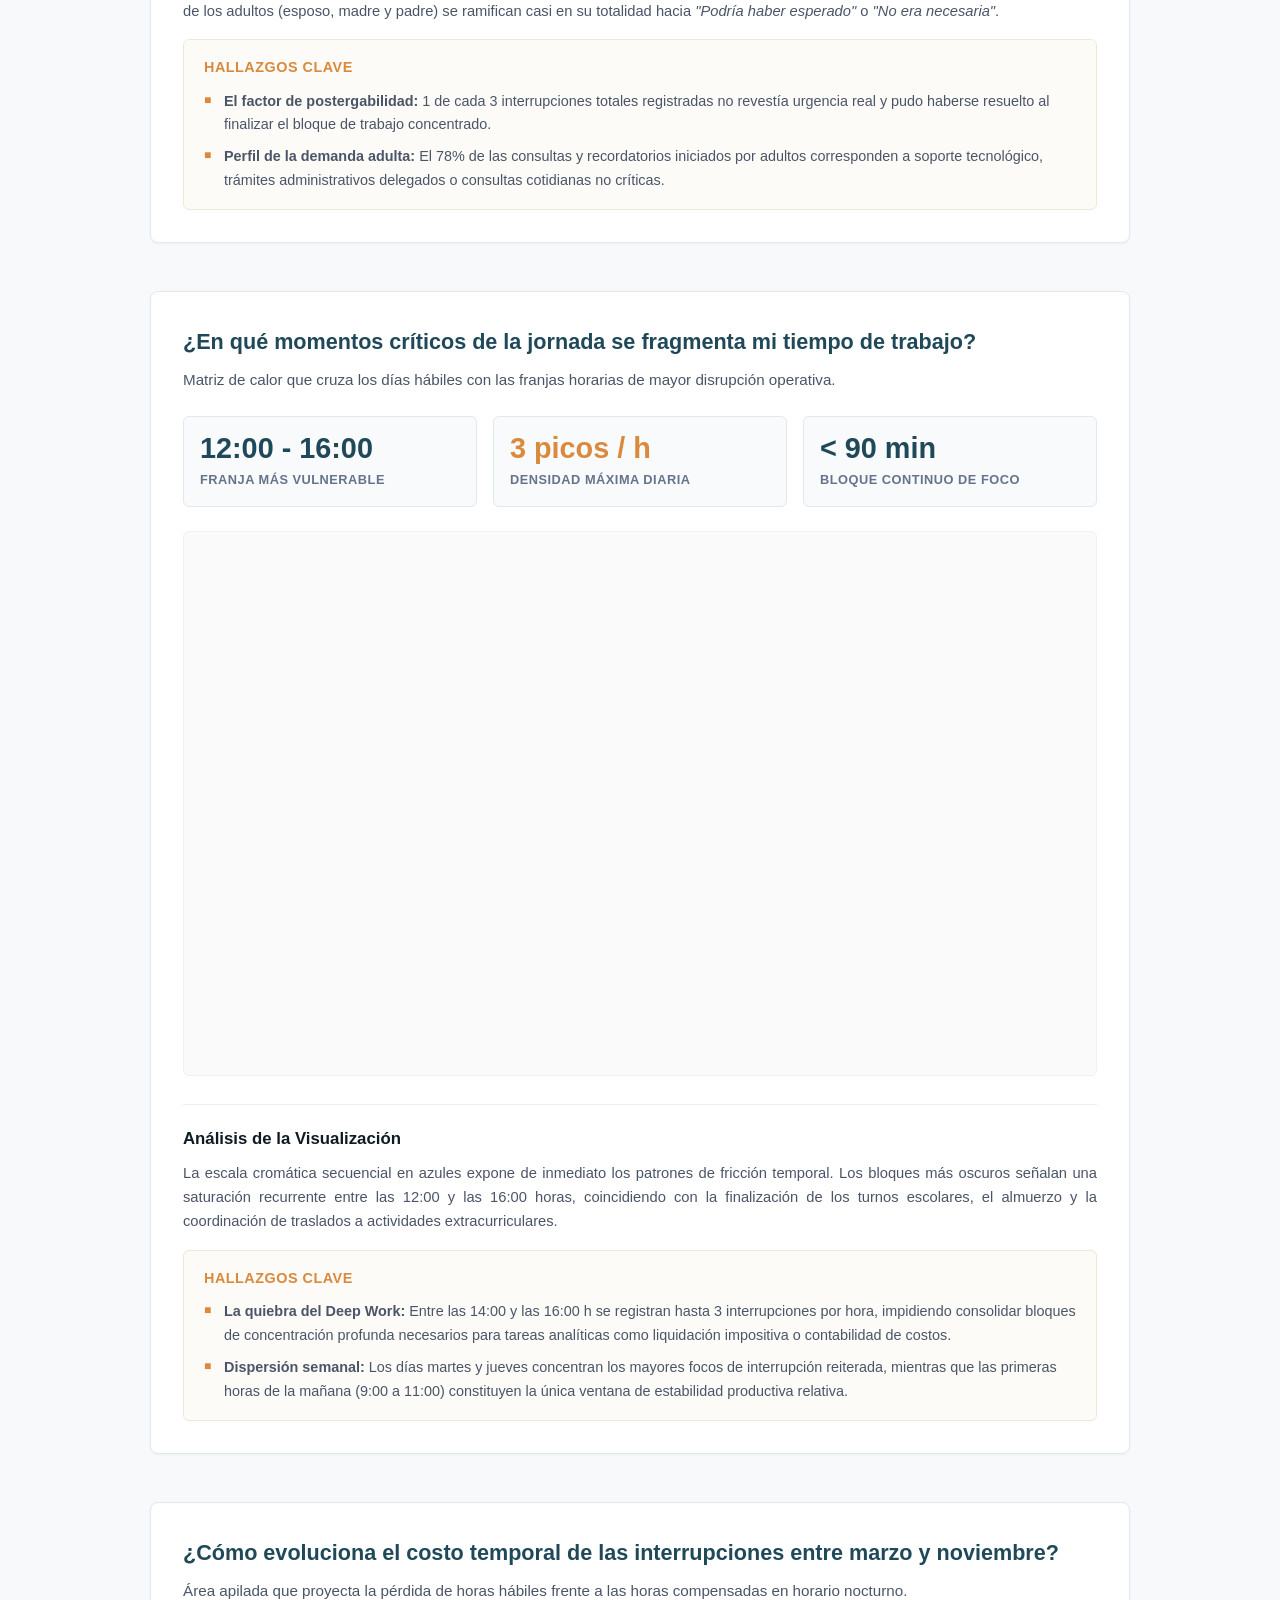
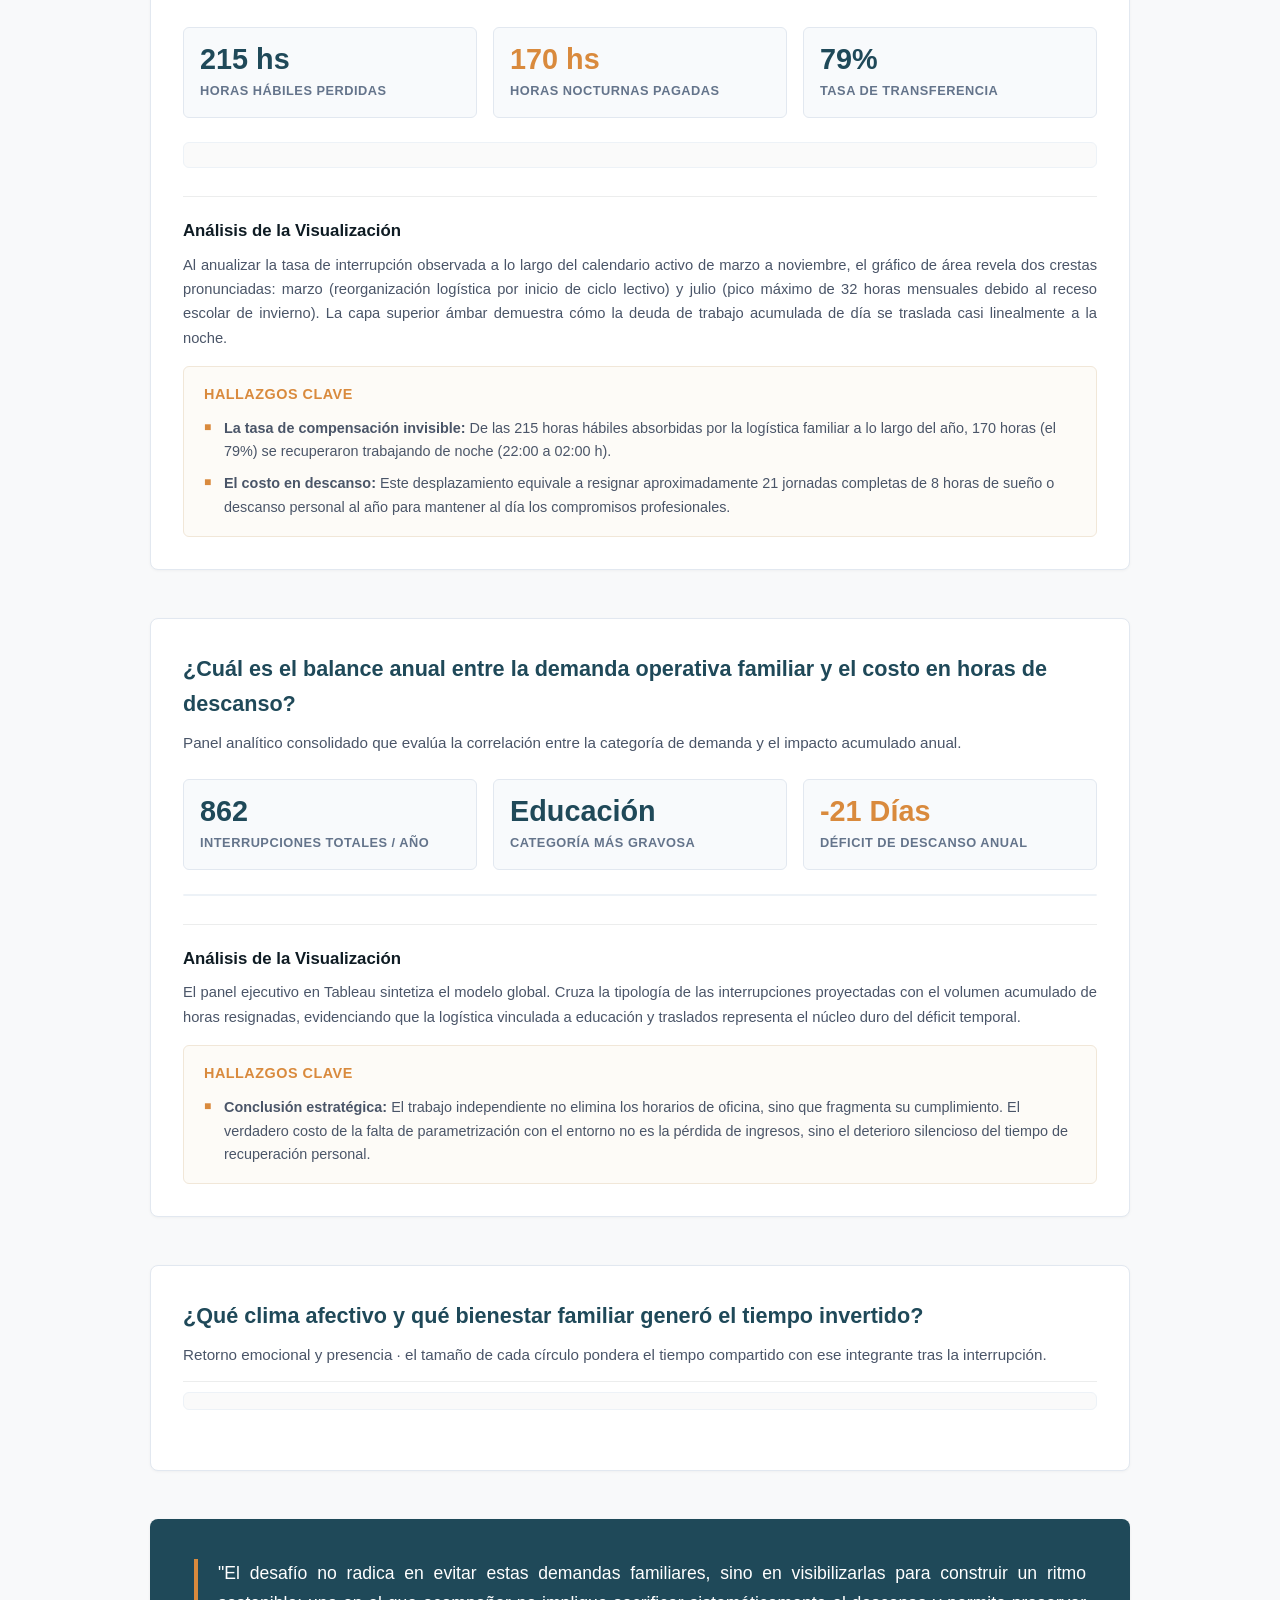
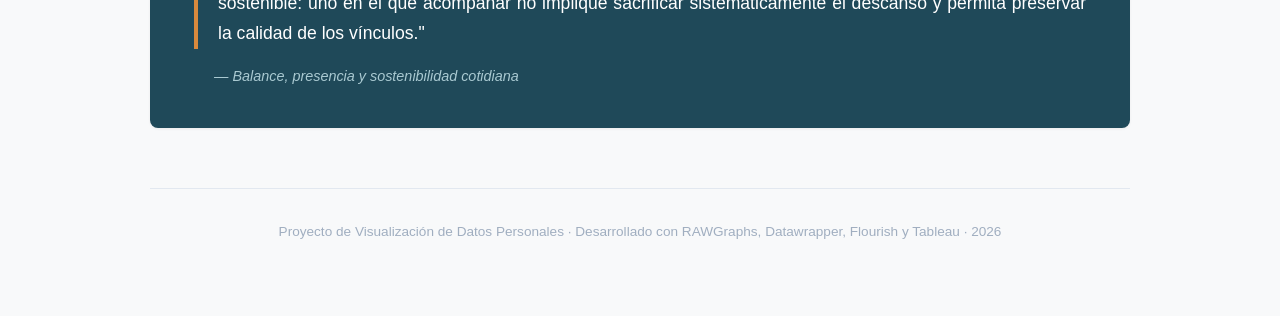
==== commit d8ddd950: "Ajuste de reflexión final" ====
--- a/interrupciones/index.html
+++ b/interrupciones/index.html
@@ -198,10 +198,9 @@
   <div class="closing-card">
     <div class="closing-quote">
       <blockquote>
-        "Medir las interrupciones no busca suprimir lo imprevisto, sino dimensionar su costo real. 
-        Cada hora cedida durante el día representa una exigencia nocturna, pero también la presencia activa donde más importa. 
-        El desafío no radica en evitar estas demandas familiares, sino en visibilizarlas para construir un ritmo sostenible 
-        donde el acompañamiento no se financie únicamente con horas de sueño, sino con calidad de vínculos."
+        "El desafío no radica en evitar estas demandas familiares, sino en visibilizarlas para construir 
+        un ritmo sostenible: uno en el que acompañar no implique sacrificar sistemáticamente el descanso 
+        y permita preservar la calidad de los vínculos."
       </blockquote>
       <p class="closing-author">— Balance, presencia y sostenibilidad cotidiana</p>
     </div>
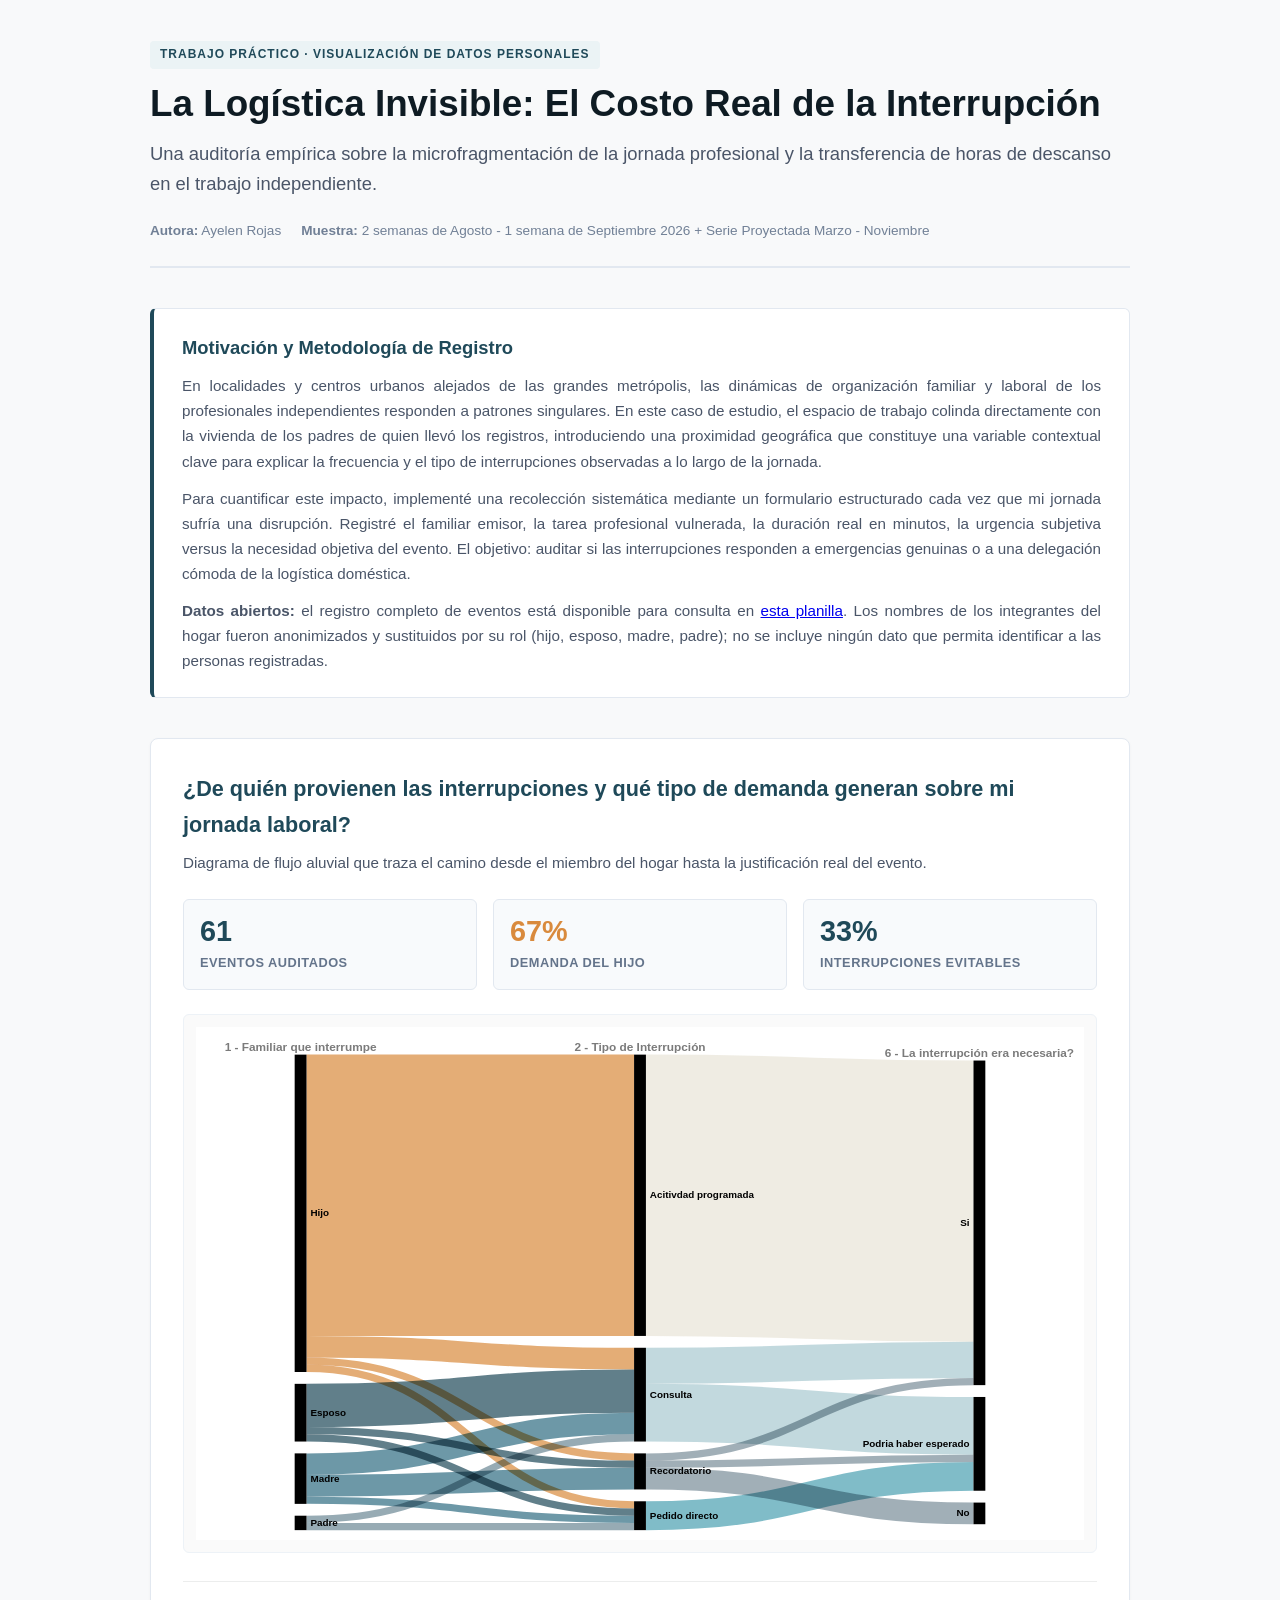
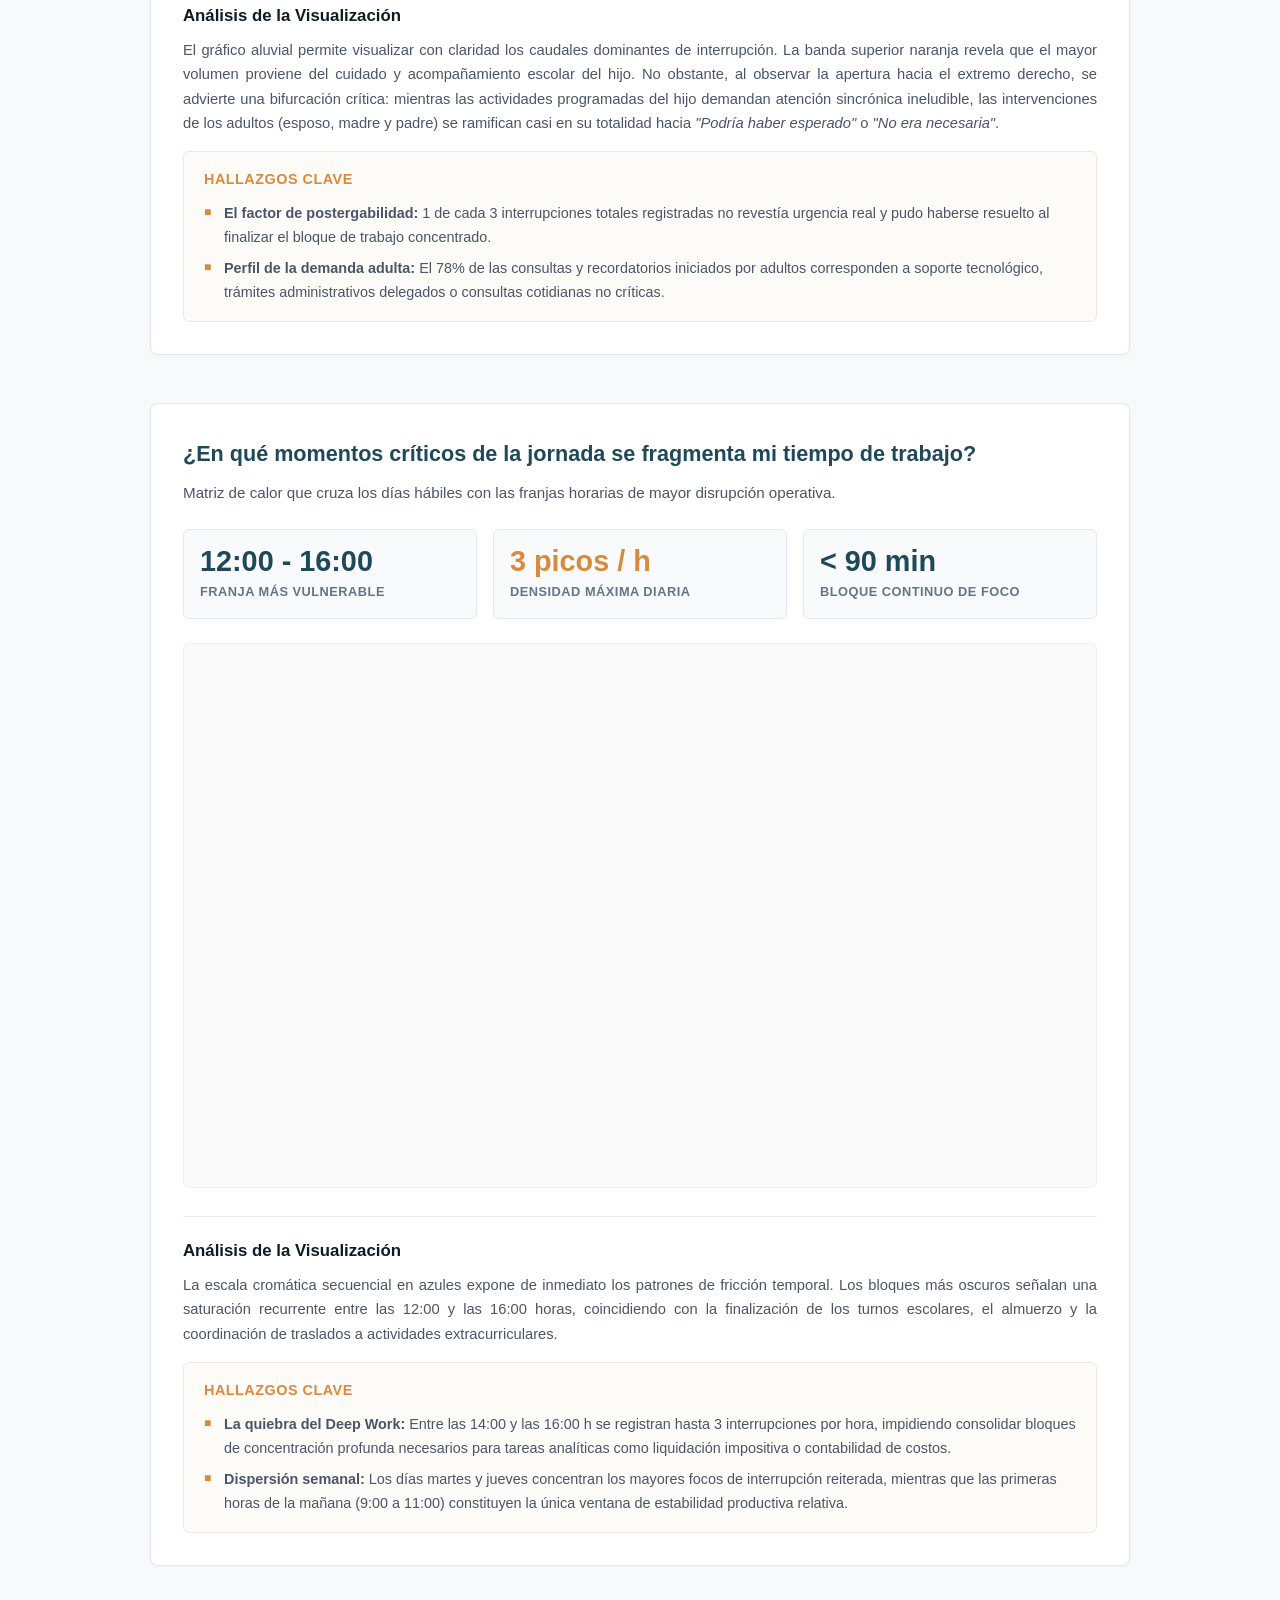
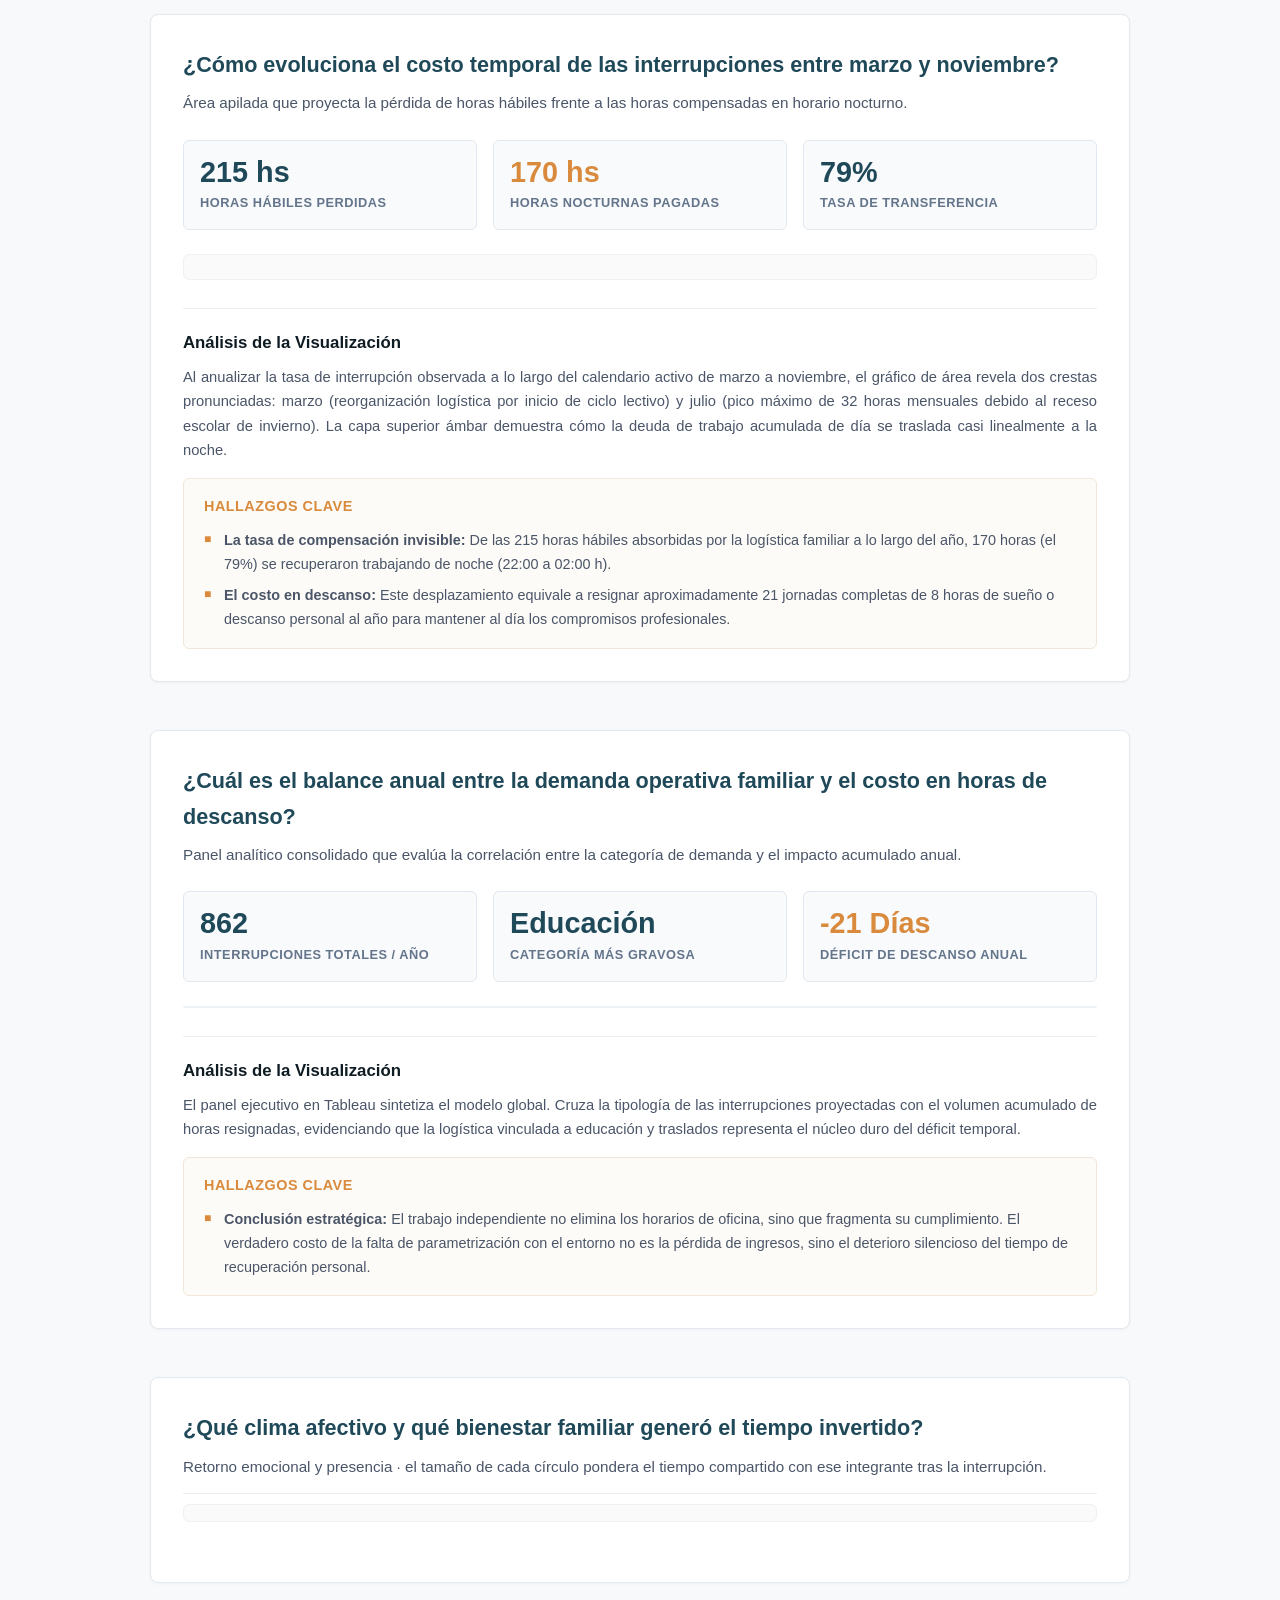
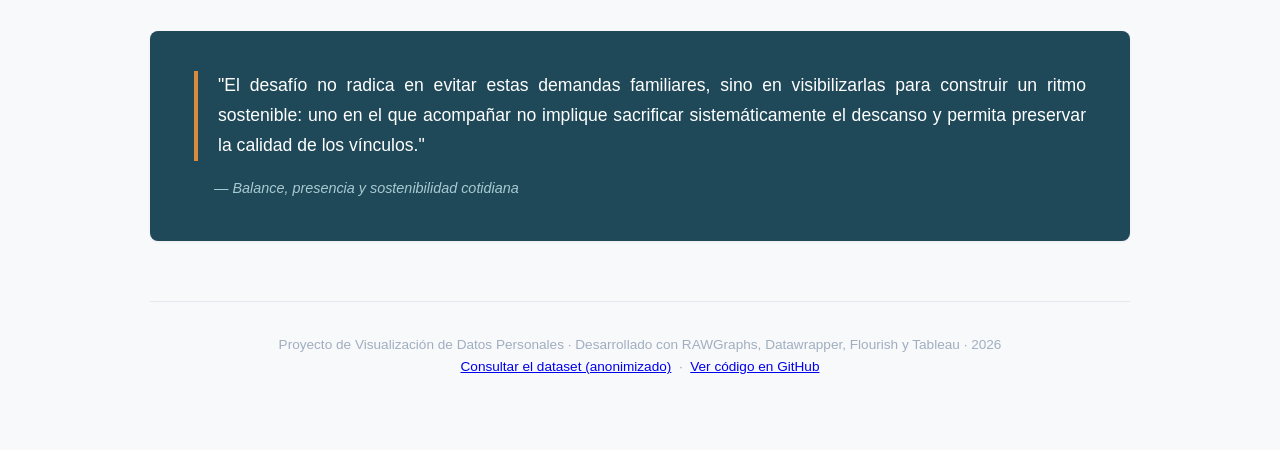
==== commit 015c758d: "agregando contexto, repositorio y fuente de datos" ====
--- a/interrupciones/index.html
+++ b/interrupciones/index.html
@@ -22,8 +22,13 @@
 
   <section class="narrative-intro">
     <h3>Motivación y Metodología de Registro</h3>
-    <p>En el ejercicio profesional autónomo suele asumirse que la flexibilidad horaria es sinónimo de libertad absoluta. Sin embargo, existe un fenómeno poco visibilizado: <strong>la asimetría perceptiva del entorno</strong>. Para la familia, la presencia física en el hogar con frecuencia se traduce en una disponibilidad operativa ilimitada.</p>
+    <p>En localidades y centros urbanos alejados de las grandes metrópolis, las dinámicas de organización familiar y laboral de los profesionales independientes responden a patrones singulares. En este caso de estudio, el espacio de trabajo colinda directamente con la vivienda de los padres de quien llevó los registros, introduciendo una proximidad geográfica que constituye una variable contextual clave para explicar la frecuencia y el tipo de interrupciones observadas a lo largo de la jornada.</p>
     <p>Para cuantificar este impacto, implementé una recolección sistemática mediante un formulario estructurado cada vez que mi jornada sufría una disrupción. Registré el familiar emisor, la tarea profesional vulnerada, la duración real en minutos, la urgencia subjetiva versus la necesidad objetiva del evento. El objetivo: auditar si las interrupciones responden a emergencias genuinas o a una delegación cómoda de la logística doméstica.</p>
+    <p class="data-source">
+      <strong>Datos abiertos:</strong> el registro completo de eventos está disponible para consulta en
+      <a href="https://docs.google.com/spreadsheets/d/1nQU5IKeIkwKmcN2EyskRRl48h1kI8BNe7NKgNQ4OJGc/edit?gid=186065995#gid=186065995" target="_blank" rel="noopener noreferrer">esta planilla</a>.
+      Los nombres de los integrantes del hogar fueron anonimizados y sustituidos por su rol (hijo, esposo, madre, padre); no se incluye ningún dato que permita identificar a las personas registradas.
+    </p>
   </section>
 
  
@@ -208,6 +213,11 @@
 
   <footer>
     <p>Proyecto de Visualización de Datos Personales · Desarrollado con RAWGraphs, Datawrapper, Flourish y Tableau · 2026</p>
+    <p>
+      <a href="https://docs.google.com/spreadsheets/d/1nQU5IKeIkwKmcN2EyskRRl48h1kI8BNe7NKgNQ4OJGc/edit?gid=186065995#gid=186065995" target="_blank" rel="noopener noreferrer">Consultar el dataset (anonimizado)</a>
+      &nbsp;·&nbsp;
+      <a href="https://github.com/rojasayelen/infovis" target="_blank" rel="noopener noreferrer">Ver código en GitHub</a>
+    </p>
   </footer>
 
 </div>
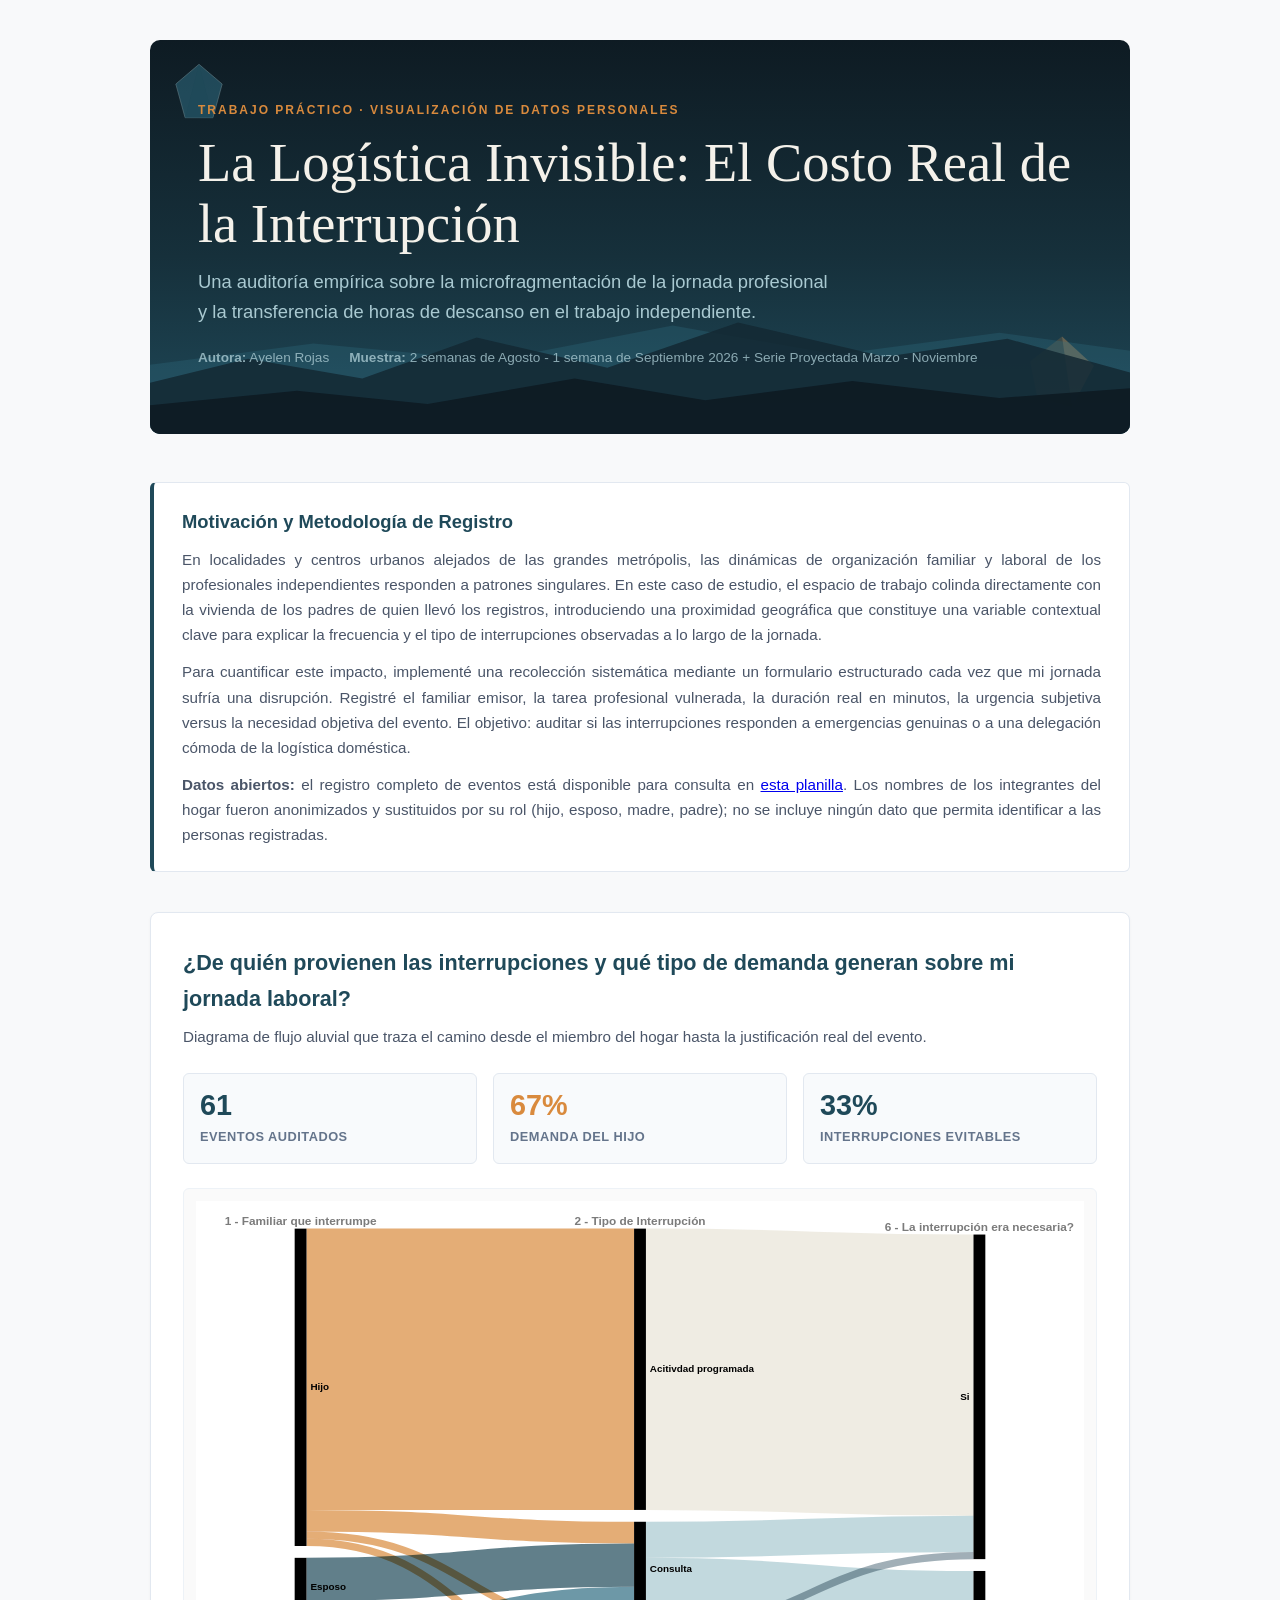
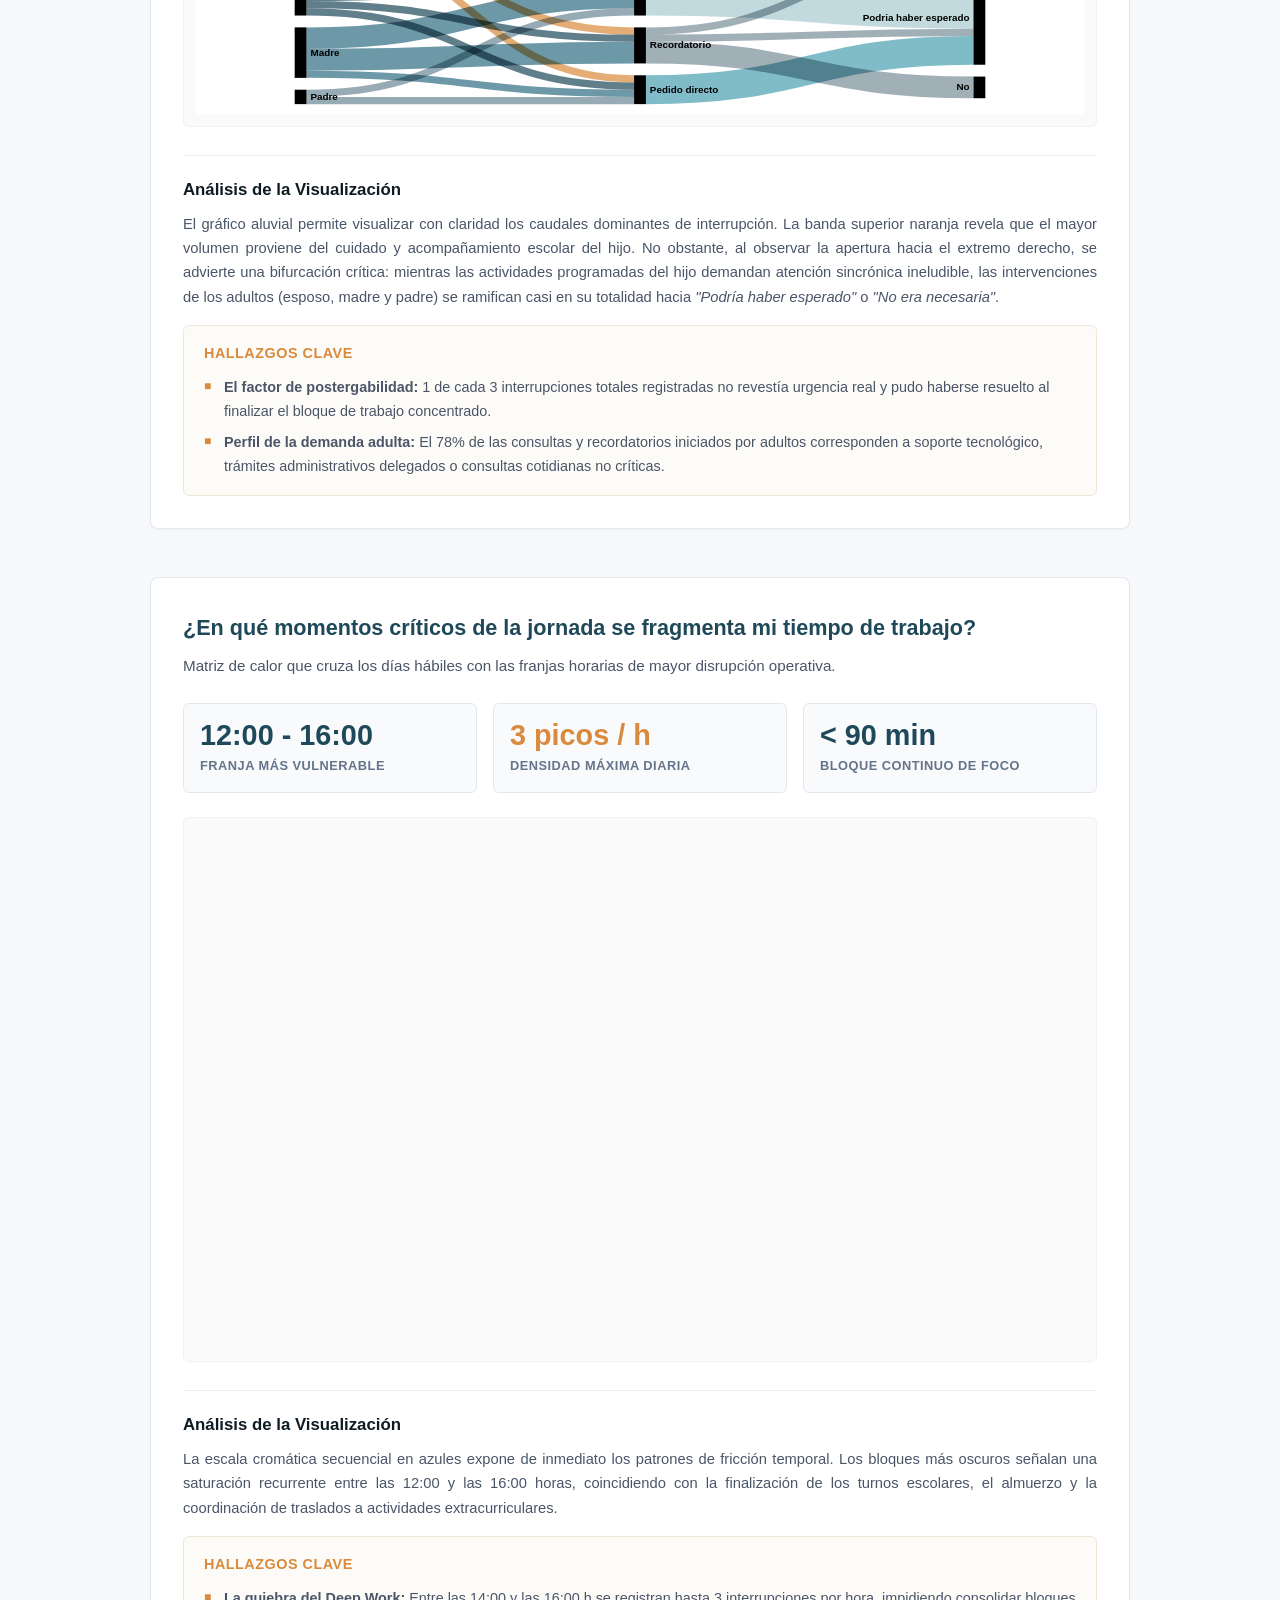
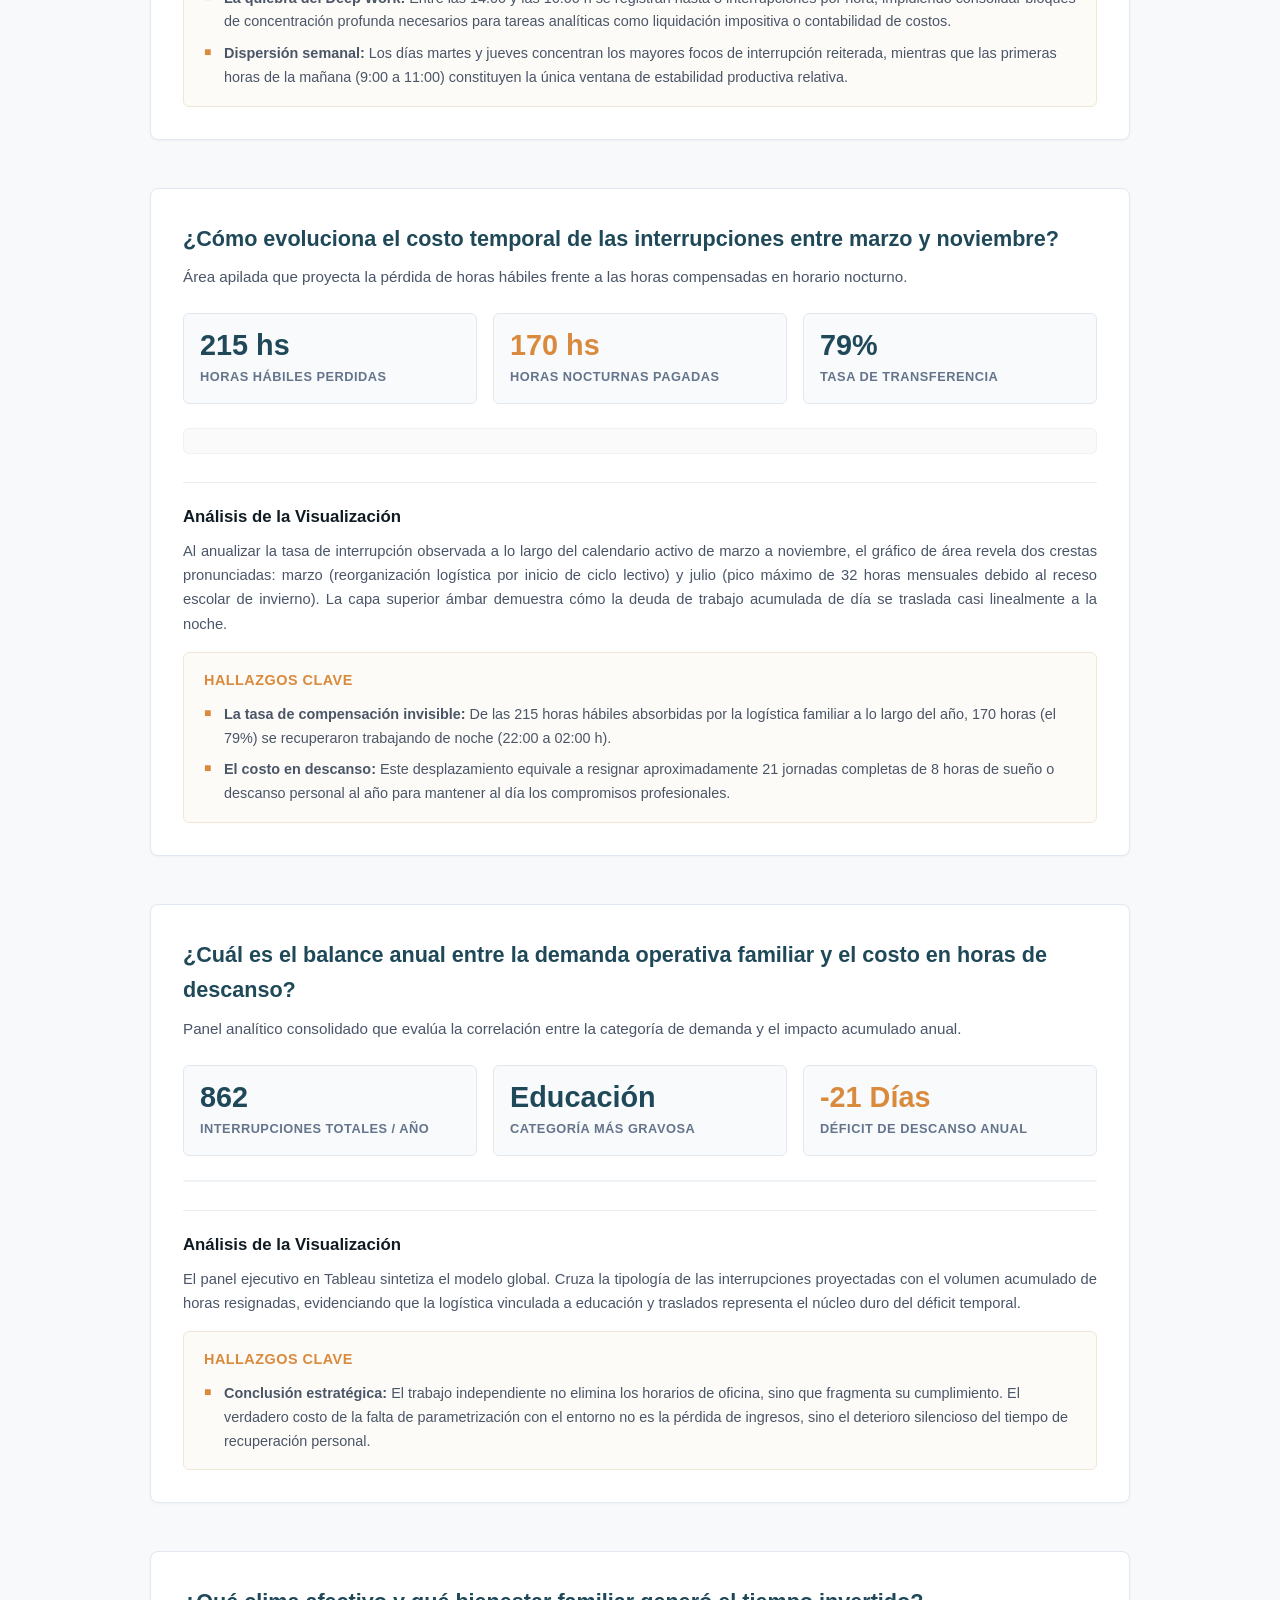
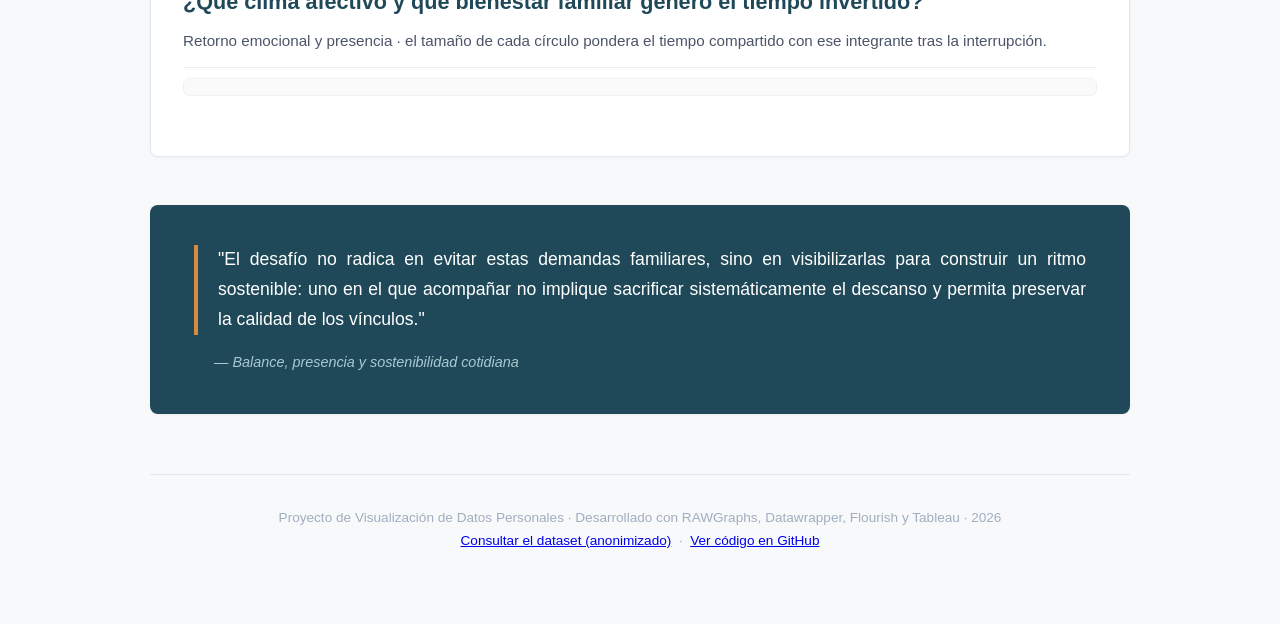
==== commit f699f2f1: "agregando un vector al hero" ====
--- a/interrupciones/index.html
+++ b/interrupciones/index.html
@@ -11,12 +11,28 @@
 <div class="container">
 
 <header>
-  <span class="meta-tag">Trabajo Práctico · Visualización de Datos Personales</span>
-  <h1>La Logística Invisible: El Costo Real de la Interrupción</h1>
-  <p class="intro-lead">Una auditoría empírica sobre la microfragmentación de la jornada profesional y la transferencia de horas de descanso en el trabajo independiente.</p>
-  <div class="author-bar">
-    <span><strong>Autora:</strong> Ayelen Rojas</span>
-    <span><strong>Muestra:</strong> 2 semanas de Agosto - 1 semana de Septiembre 2026 + Serie Proyectada Marzo - Noviembre</span>
+  <!-- Hero glaciar: fondo oscuro + siluetas de montaña en capas, misma paleta del CSS -->
+  <svg class="header-shard header-shard--tl" viewBox="0 0 100 100" fill="none" aria-hidden="true">
+    <polygon points="50,4 90,38 74,96 26,96 10,38" fill="#2F6D82" stroke="#A9C9D1" stroke-width="1" opacity="0.55"/>
+    <polygon points="50,4 74,96 26,96" fill="#1F4959" opacity="0.7"/>
+  </svg>
+  <svg class="header-shard header-shard--br" viewBox="0 0 100 100" fill="none" aria-hidden="true">
+    <polygon points="50,10 88,45 62,94 20,80 12,40" fill="#D98A3D" opacity="0.18"/>
+    <polygon points="50,10 88,45 62,94" fill="#F0B877" opacity="0.22"/>
+  </svg>
+  <svg class="header-horizon" viewBox="0 0 1200 300" preserveAspectRatio="none" aria-hidden="true">
+    <path d="M0,185 L200,150 L420,178 L640,120 L840,168 L1040,132 L1200,162 L1200,300 L0,300 Z" fill="#2F6D82" opacity="0.30"/>
+    <path d="M0,215 L120,175 L260,208 L400,140 L560,190 L720,115 L900,172 L1050,142 L1200,198 L1200,300 L0,300 Z" fill="#132833" opacity="0.85"/>
+    <path d="M0,252 L180,228 L340,250 L520,208 L680,244 L860,212 L1040,240 L1200,224 L1200,300 L0,300 Z" fill="#0E1B23" opacity="0.92"/>
+  </svg>
+  <div class="header-content">
+    <span class="meta-tag">Trabajo Práctico · Visualización de Datos Personales</span>
+    <h1>La Logística Invisible: El Costo Real de la Interrupción</h1>
+    <p class="intro-lead">Una auditoría empírica sobre la microfragmentación de la jornada profesional y la transferencia de horas de descanso en el trabajo independiente.</p>
+    <div class="author-bar">
+      <span><strong>Autora:</strong> Ayelen Rojas</span>
+      <span><strong>Muestra:</strong> 2 semanas de Agosto - 1 semana de Septiembre 2026 + Serie Proyectada Marzo - Noviembre</span>
+    </div>
   </div>
 </header>
 
--- a/interrupciones/styles.css
+++ b/interrupciones/styles.css
@@ -32,11 +32,76 @@
   margin: 0 auto;
 }
 
-/* Header del Informe */
+/* Header del Informe — hero glaciar oscuro */
 header {
-  margin-bottom: 40px;
-  border-bottom: 2px solid var(--border-subtle);
-  padding-bottom: 24px;
+  position: relative;
+  overflow: hidden;
+  margin-bottom: 48px;
+  padding: 56px 48px 64px;
+  border-radius: 10px;
+  min-height: 380px;
+  background: linear-gradient(180deg, #0E1B23 0%, #16303B 55%, #1F4959 100%);
+  color: var(--glacier-light);
+}
+
+/* Contenido del header por encima de los vectores */
+.header-content {
+  position: relative;
+  z-index: 1;
+}
+
+/* Siluetas de montaña en capas al pie del hero */
+.header-horizon {
+  position: absolute;
+  left: 0;
+  right: 0;
+  bottom: 0;
+  width: 100%;
+  height: 46%;
+  min-height: 150px;
+  z-index: 0;
+  pointer-events: none;
+}
+
+/* Fragmentos facetados tipo iceberg */
+.header-shard {
+  position: absolute;
+  z-index: 0;
+  pointer-events: none;
+}
+.header-shard--tl { top: 22px; left: 20px; width: 58px; height: 58px; }
+.header-shard--br { right: 26px; bottom: 22px; width: 84px; height: 84px; }
+
+/* Texto del header adaptado al fondo oscuro */
+header .meta-tag {
+  background: transparent;
+  padding: 0;
+  color: var(--amber);
+  letter-spacing: 2px;
+}
+
+header h1 {
+  font-family: "Iowan Old Style", "Palatino Linotype", "Palatino", Georgia, "Times New Roman", serif;
+  font-weight: 500;
+  font-size: clamp(2.1rem, 4.6vw, 3.4rem);
+  line-height: 1.12;
+  color: #F4F1EA;
+}
+
+header .intro-lead {
+  color: var(--glacier-light);
+  max-width: 640px;
+}
+
+header .author-bar {
+  color: var(--glacier-light);
+  opacity: 0.8;
+}
+
+@media (max-width: 640px) {
+  header { padding: 40px 26px 52px; min-height: 320px; }
+  .header-shard--tl { width: 42px; height: 42px; top: 16px; left: 14px; }
+  .header-shard--br { width: 60px; height: 60px; right: 16px; }
 }
 
 .meta-tag {
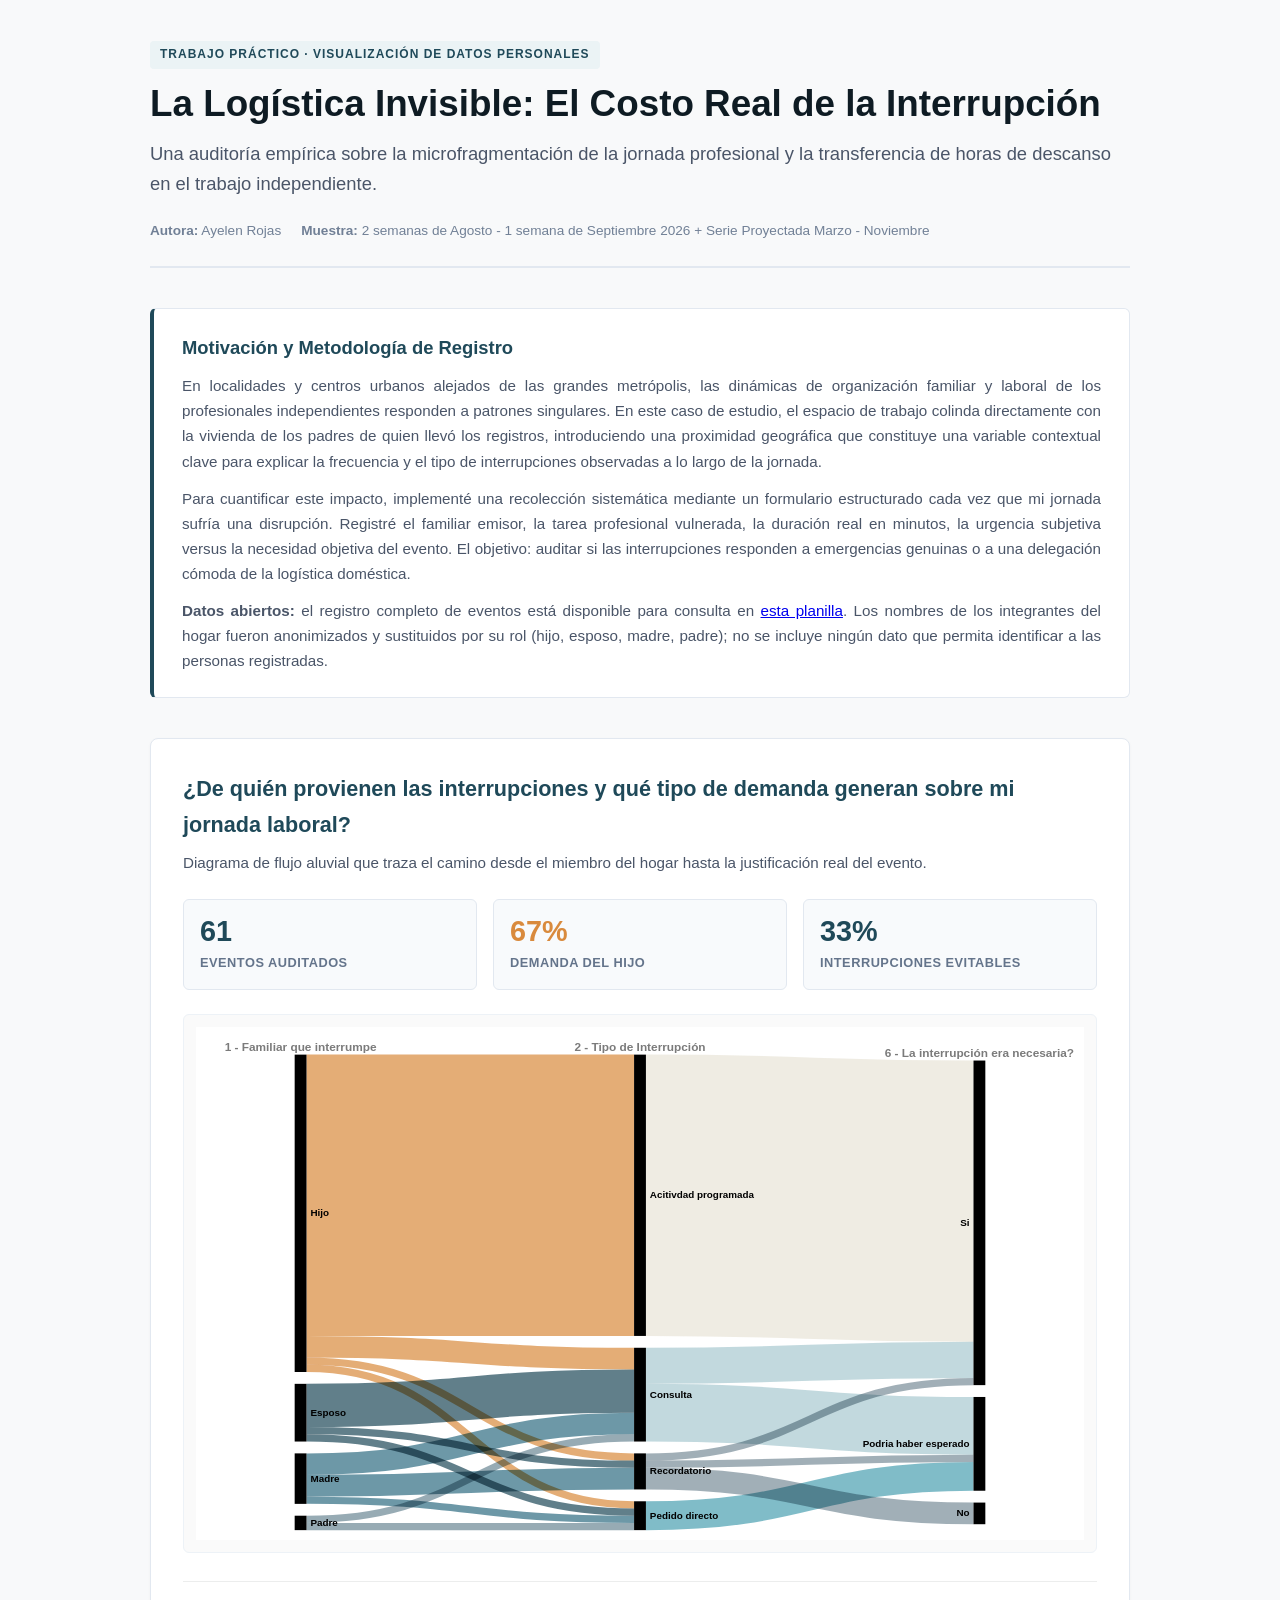
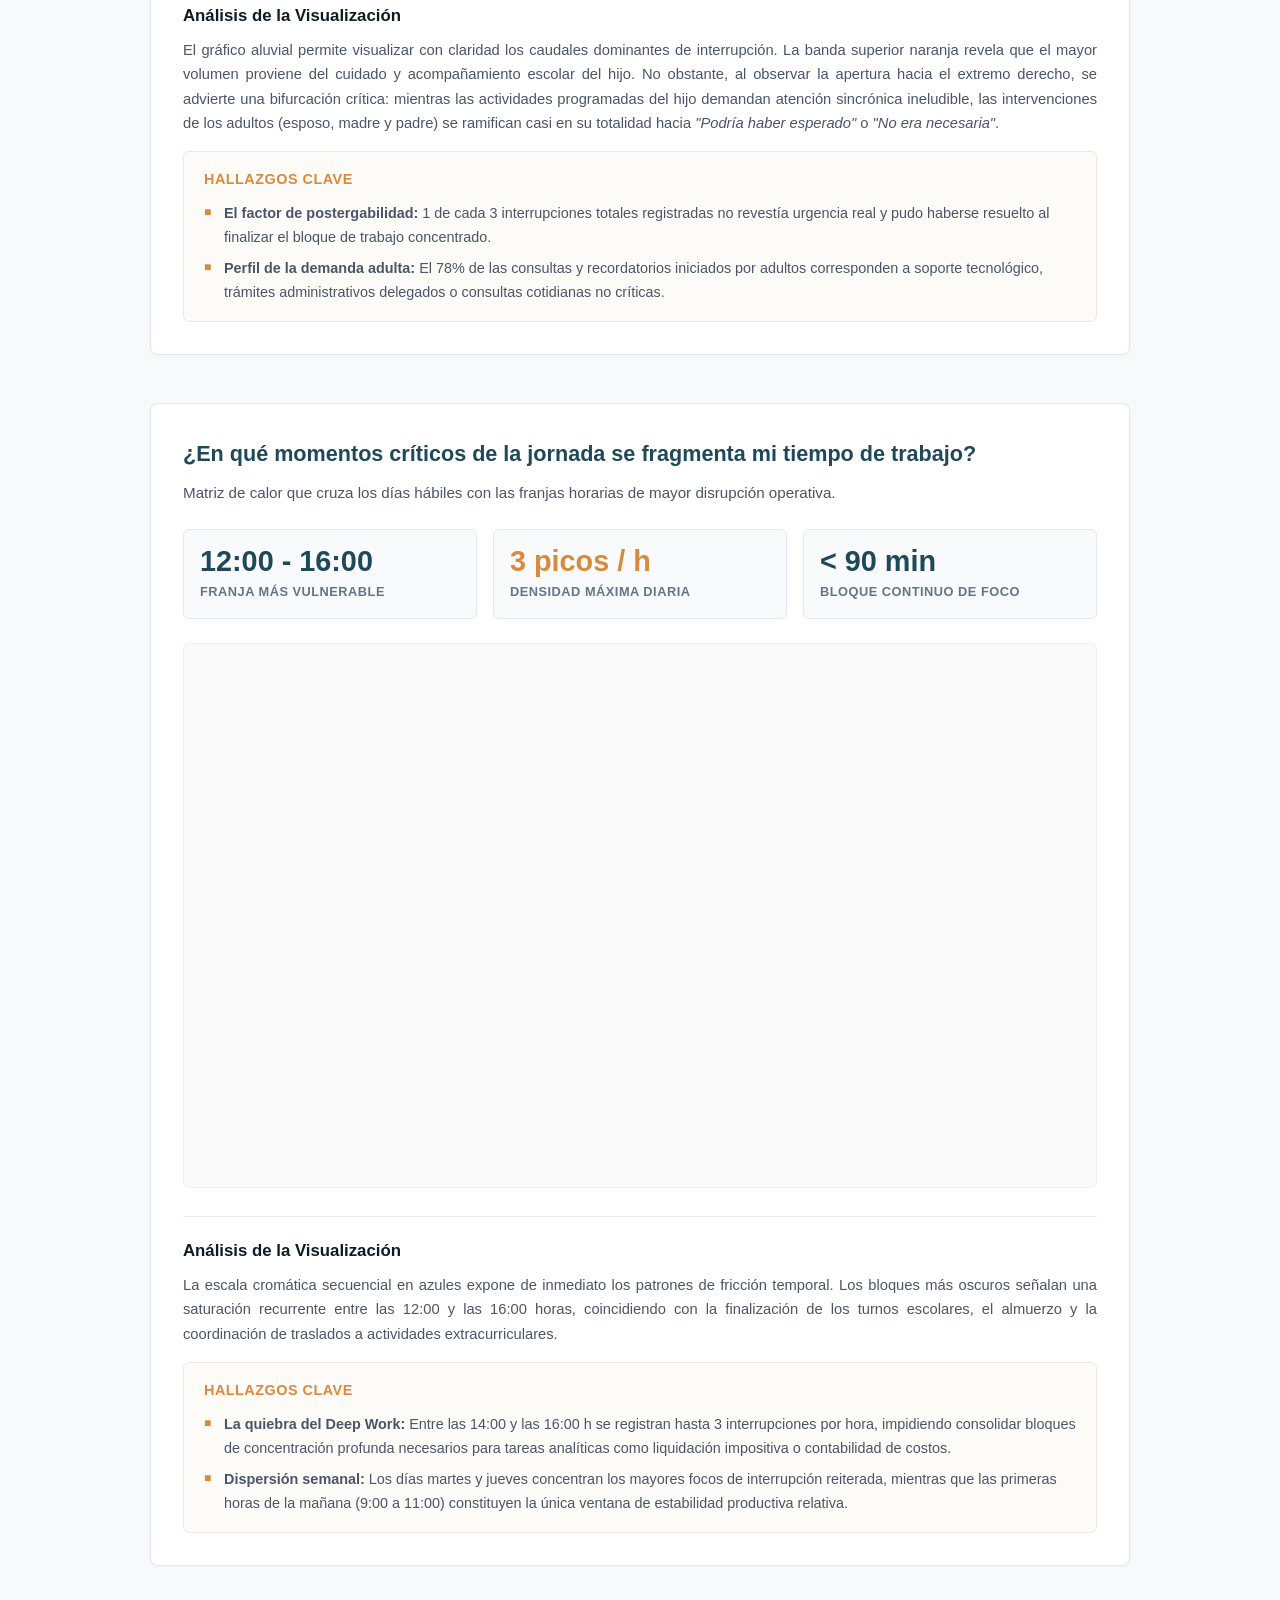
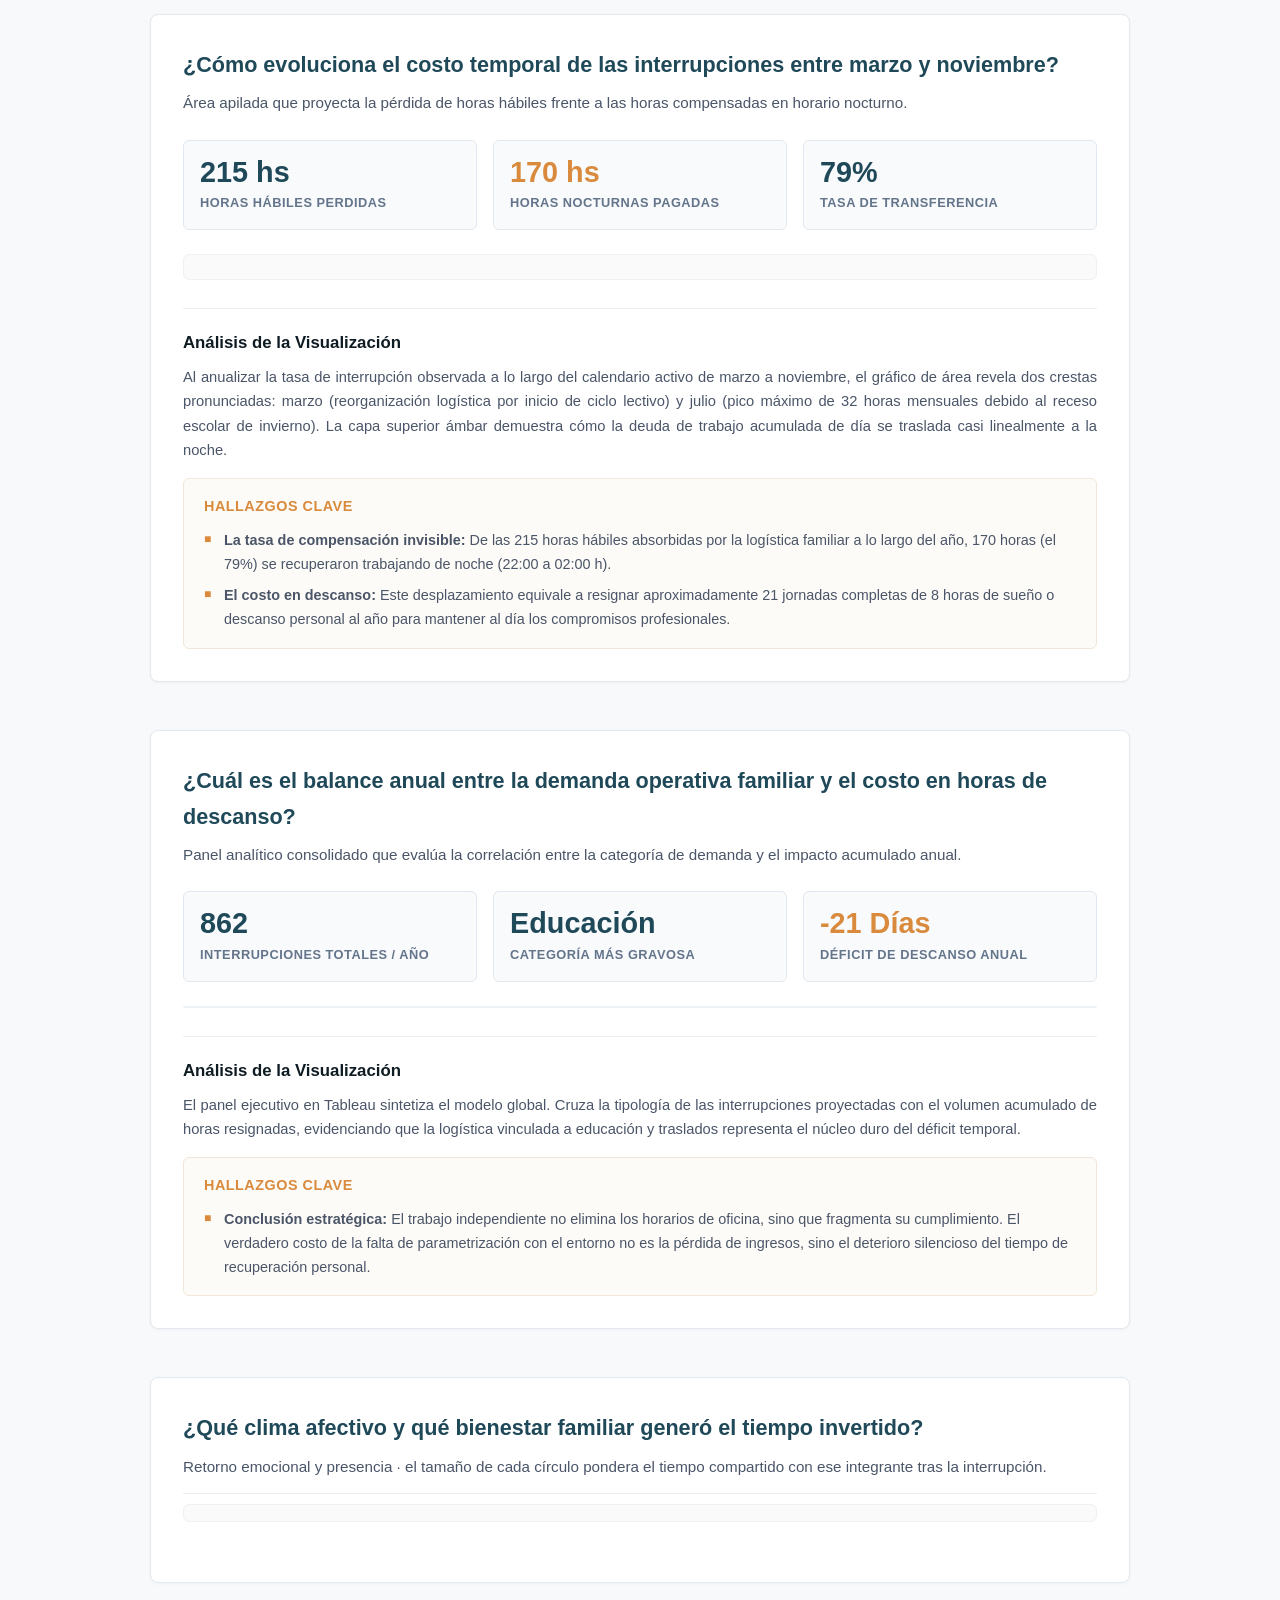
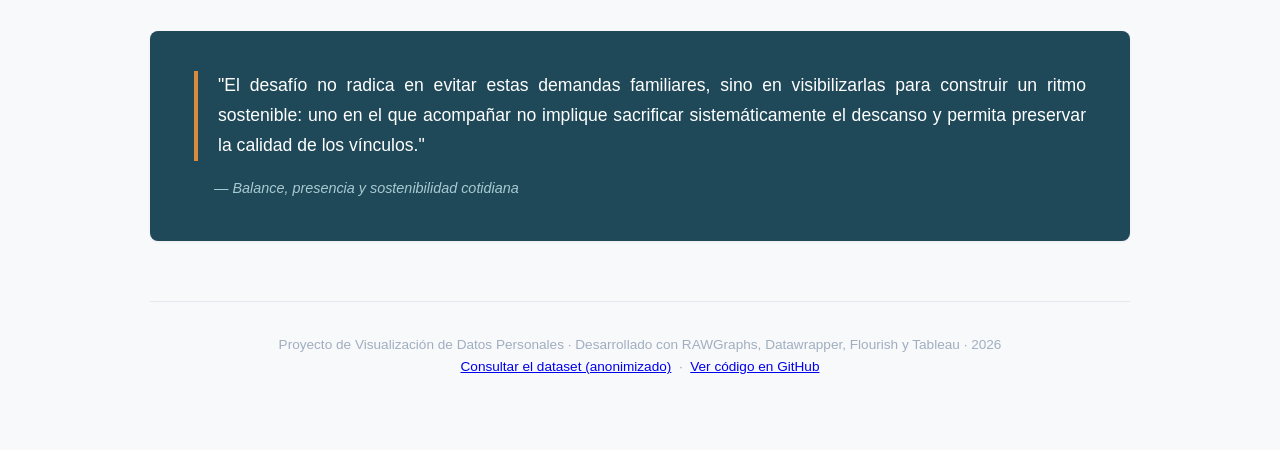
==== commit 0170e511: "Revert "agregando un vector al hero" This reverts commit f699f2f1507cb0b5ac83903cd1d7734db0e0dad1." ====
--- a/interrupciones/index.html
+++ b/interrupciones/index.html
@@ -11,28 +11,12 @@
 <div class="container">
 
 <header>
-  <!-- Hero glaciar: fondo oscuro + siluetas de montaña en capas, misma paleta del CSS -->
-  <svg class="header-shard header-shard--tl" viewBox="0 0 100 100" fill="none" aria-hidden="true">
-    <polygon points="50,4 90,38 74,96 26,96 10,38" fill="#2F6D82" stroke="#A9C9D1" stroke-width="1" opacity="0.55"/>
-    <polygon points="50,4 74,96 26,96" fill="#1F4959" opacity="0.7"/>
-  </svg>
-  <svg class="header-shard header-shard--br" viewBox="0 0 100 100" fill="none" aria-hidden="true">
-    <polygon points="50,10 88,45 62,94 20,80 12,40" fill="#D98A3D" opacity="0.18"/>
-    <polygon points="50,10 88,45 62,94" fill="#F0B877" opacity="0.22"/>
-  </svg>
-  <svg class="header-horizon" viewBox="0 0 1200 300" preserveAspectRatio="none" aria-hidden="true">
-    <path d="M0,185 L200,150 L420,178 L640,120 L840,168 L1040,132 L1200,162 L1200,300 L0,300 Z" fill="#2F6D82" opacity="0.30"/>
-    <path d="M0,215 L120,175 L260,208 L400,140 L560,190 L720,115 L900,172 L1050,142 L1200,198 L1200,300 L0,300 Z" fill="#132833" opacity="0.85"/>
-    <path d="M0,252 L180,228 L340,250 L520,208 L680,244 L860,212 L1040,240 L1200,224 L1200,300 L0,300 Z" fill="#0E1B23" opacity="0.92"/>
-  </svg>
-  <div class="header-content">
-    <span class="meta-tag">Trabajo Práctico · Visualización de Datos Personales</span>
-    <h1>La Logística Invisible: El Costo Real de la Interrupción</h1>
-    <p class="intro-lead">Una auditoría empírica sobre la microfragmentación de la jornada profesional y la transferencia de horas de descanso en el trabajo independiente.</p>
-    <div class="author-bar">
-      <span><strong>Autora:</strong> Ayelen Rojas</span>
-      <span><strong>Muestra:</strong> 2 semanas de Agosto - 1 semana de Septiembre 2026 + Serie Proyectada Marzo - Noviembre</span>
-    </div>
+  <span class="meta-tag">Trabajo Práctico · Visualización de Datos Personales</span>
+  <h1>La Logística Invisible: El Costo Real de la Interrupción</h1>
+  <p class="intro-lead">Una auditoría empírica sobre la microfragmentación de la jornada profesional y la transferencia de horas de descanso en el trabajo independiente.</p>
+  <div class="author-bar">
+    <span><strong>Autora:</strong> Ayelen Rojas</span>
+    <span><strong>Muestra:</strong> 2 semanas de Agosto - 1 semana de Septiembre 2026 + Serie Proyectada Marzo - Noviembre</span>
   </div>
 </header>
 
--- a/interrupciones/styles.css
+++ b/interrupciones/styles.css
@@ -32,76 +32,11 @@
   margin: 0 auto;
 }
 
-/* Header del Informe — hero glaciar oscuro */
+/* Header del Informe */
 header {
-  position: relative;
-  overflow: hidden;
-  margin-bottom: 48px;
-  padding: 56px 48px 64px;
-  border-radius: 10px;
-  min-height: 380px;
-  background: linear-gradient(180deg, #0E1B23 0%, #16303B 55%, #1F4959 100%);
-  color: var(--glacier-light);
-}
-
-/* Contenido del header por encima de los vectores */
-.header-content {
-  position: relative;
-  z-index: 1;
-}
-
-/* Siluetas de montaña en capas al pie del hero */
-.header-horizon {
-  position: absolute;
-  left: 0;
-  right: 0;
-  bottom: 0;
-  width: 100%;
-  height: 46%;
-  min-height: 150px;
-  z-index: 0;
-  pointer-events: none;
-}
-
-/* Fragmentos facetados tipo iceberg */
-.header-shard {
-  position: absolute;
-  z-index: 0;
-  pointer-events: none;
-}
-.header-shard--tl { top: 22px; left: 20px; width: 58px; height: 58px; }
-.header-shard--br { right: 26px; bottom: 22px; width: 84px; height: 84px; }
-
-/* Texto del header adaptado al fondo oscuro */
-header .meta-tag {
-  background: transparent;
-  padding: 0;
-  color: var(--amber);
-  letter-spacing: 2px;
-}
-
-header h1 {
-  font-family: "Iowan Old Style", "Palatino Linotype", "Palatino", Georgia, "Times New Roman", serif;
-  font-weight: 500;
-  font-size: clamp(2.1rem, 4.6vw, 3.4rem);
-  line-height: 1.12;
-  color: #F4F1EA;
-}
-
-header .intro-lead {
-  color: var(--glacier-light);
-  max-width: 640px;
-}
-
-header .author-bar {
-  color: var(--glacier-light);
-  opacity: 0.8;
-}
-
-@media (max-width: 640px) {
-  header { padding: 40px 26px 52px; min-height: 320px; }
-  .header-shard--tl { width: 42px; height: 42px; top: 16px; left: 14px; }
-  .header-shard--br { width: 60px; height: 60px; right: 16px; }
+  margin-bottom: 40px;
+  border-bottom: 2px solid var(--border-subtle);
+  padding-bottom: 24px;
 }
 
 .meta-tag {
